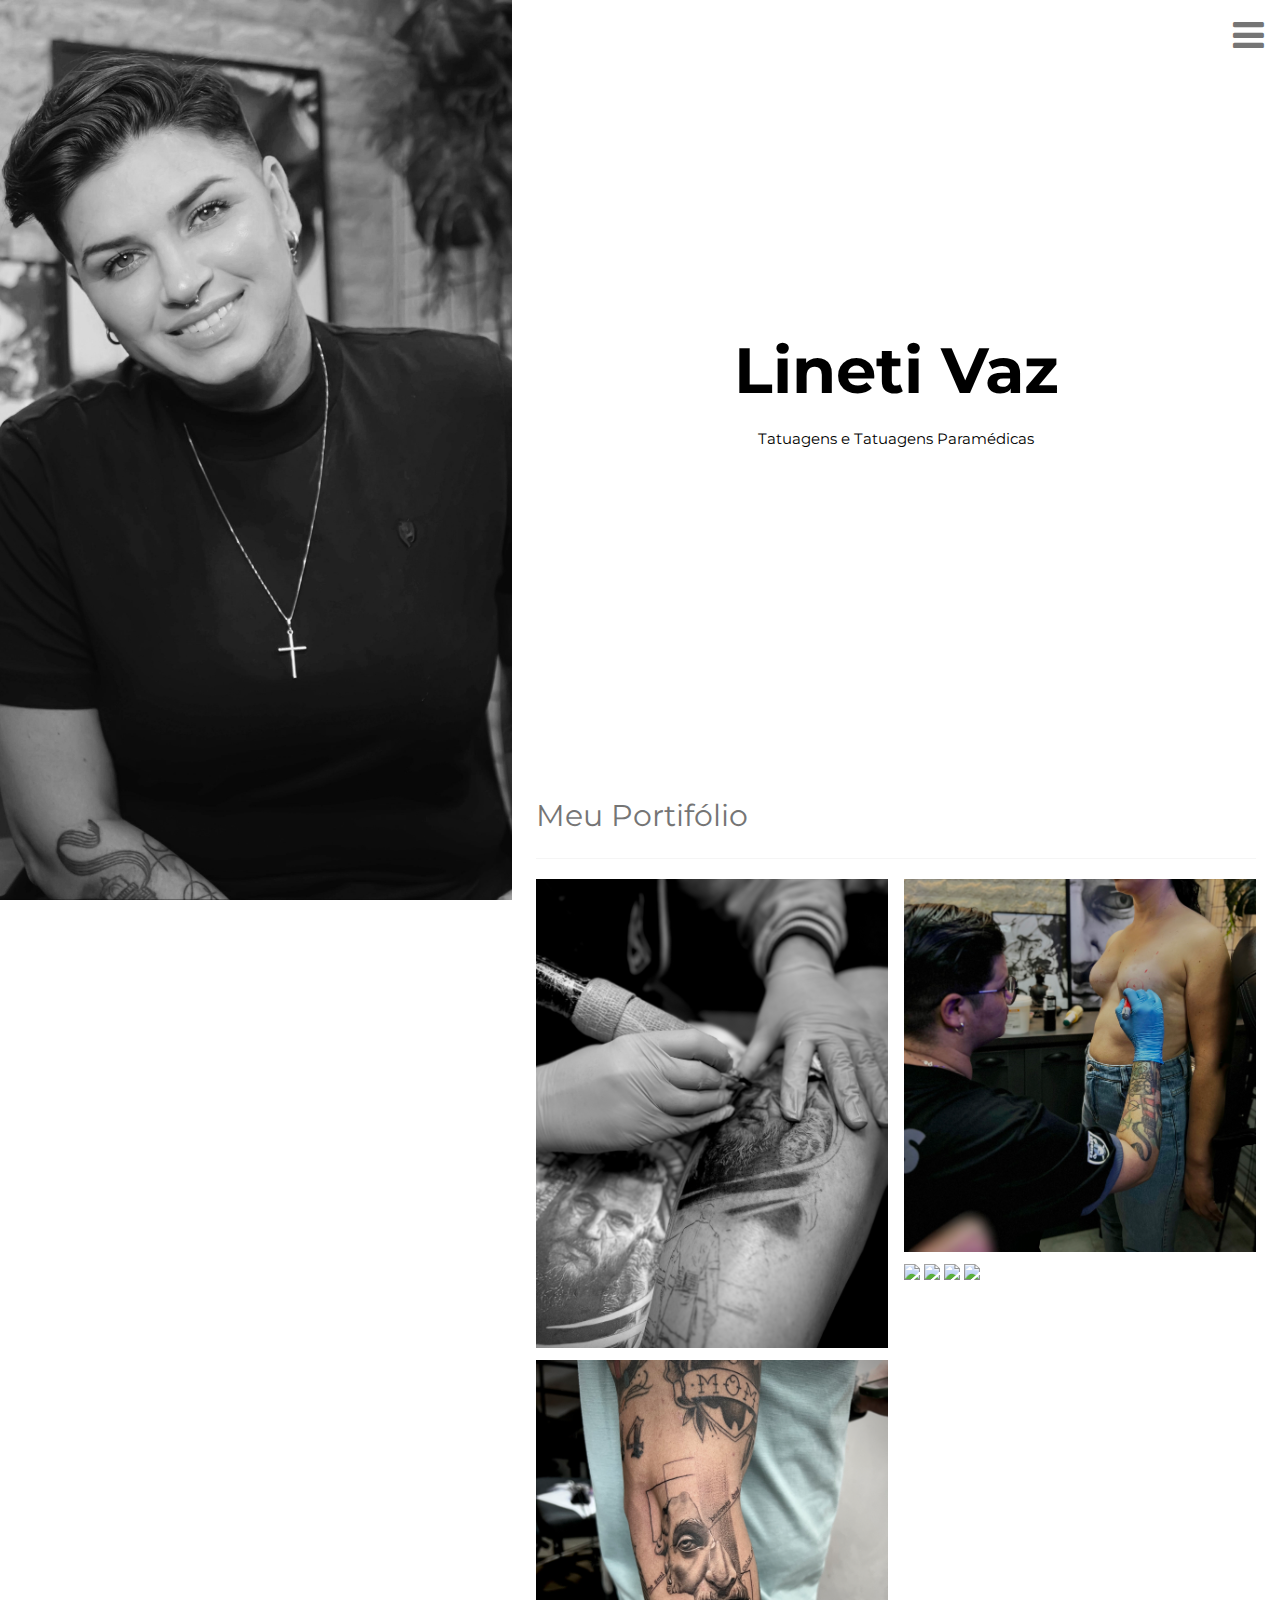
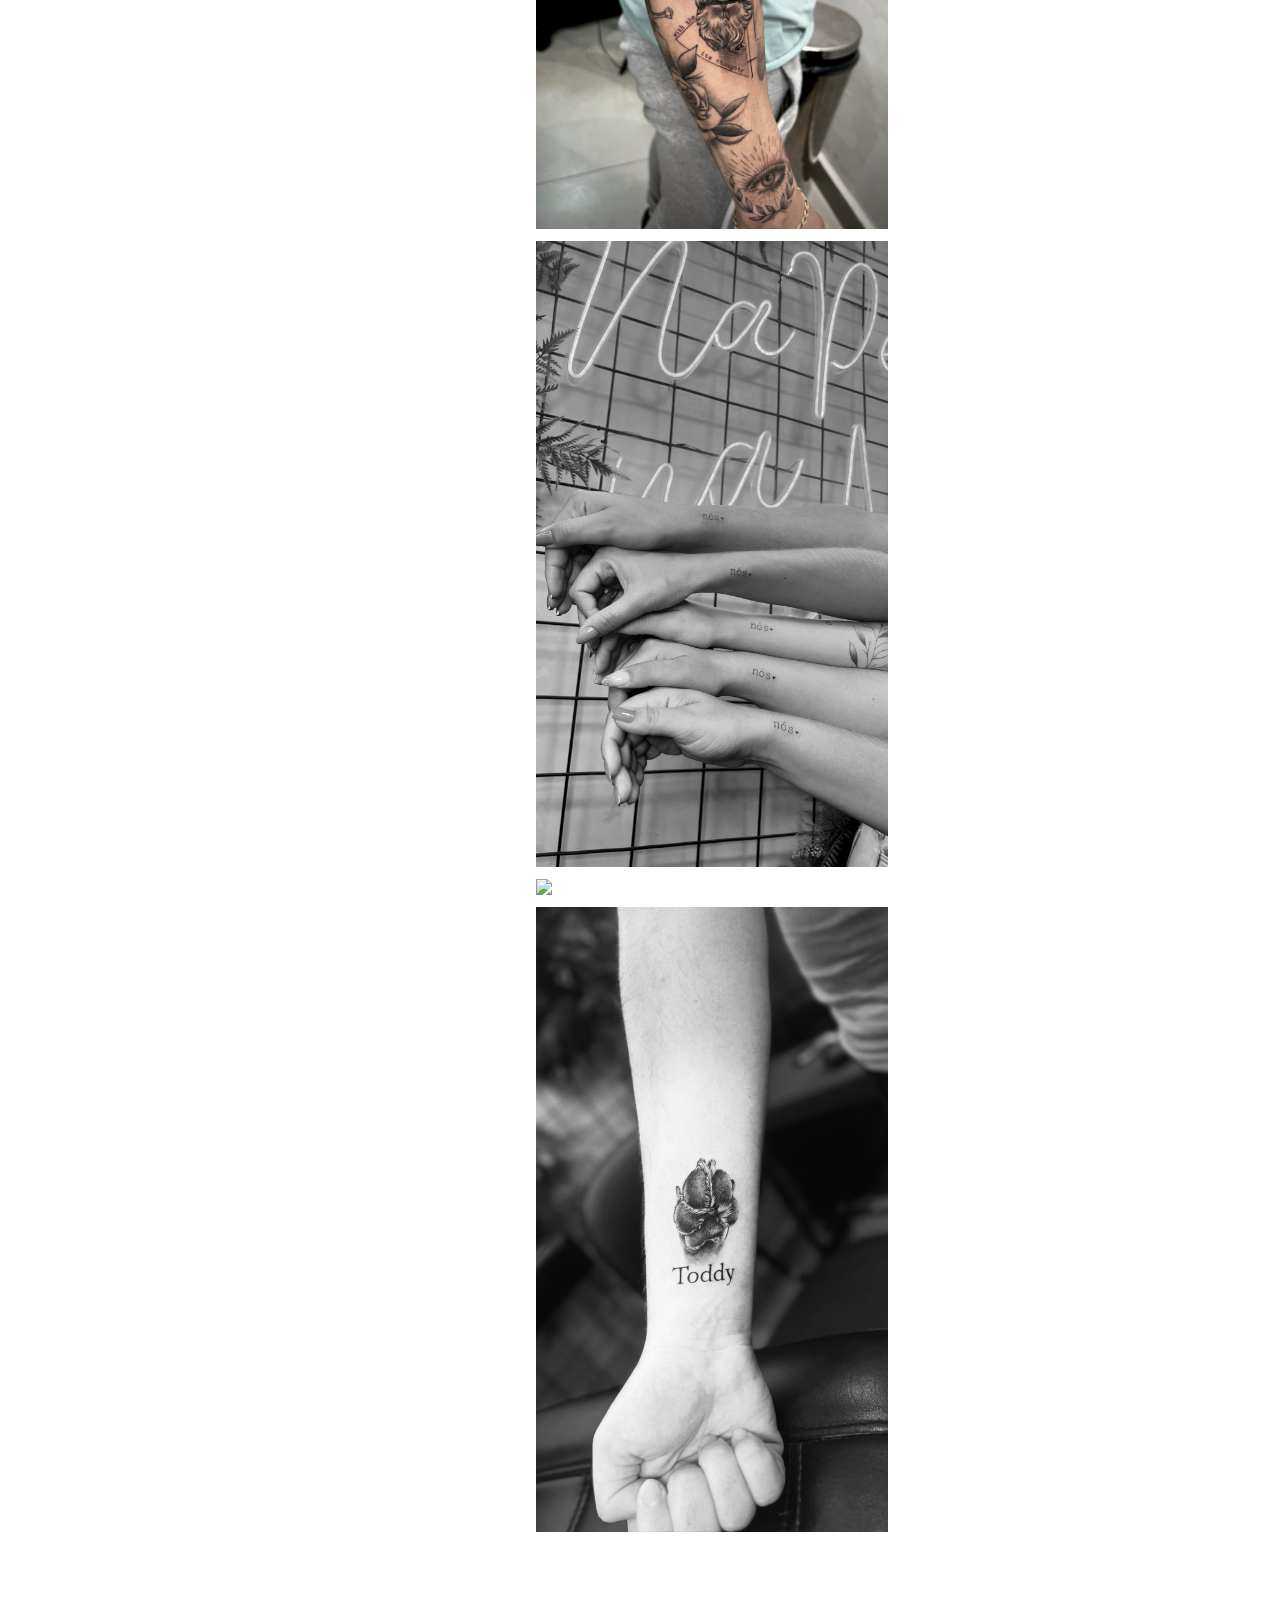
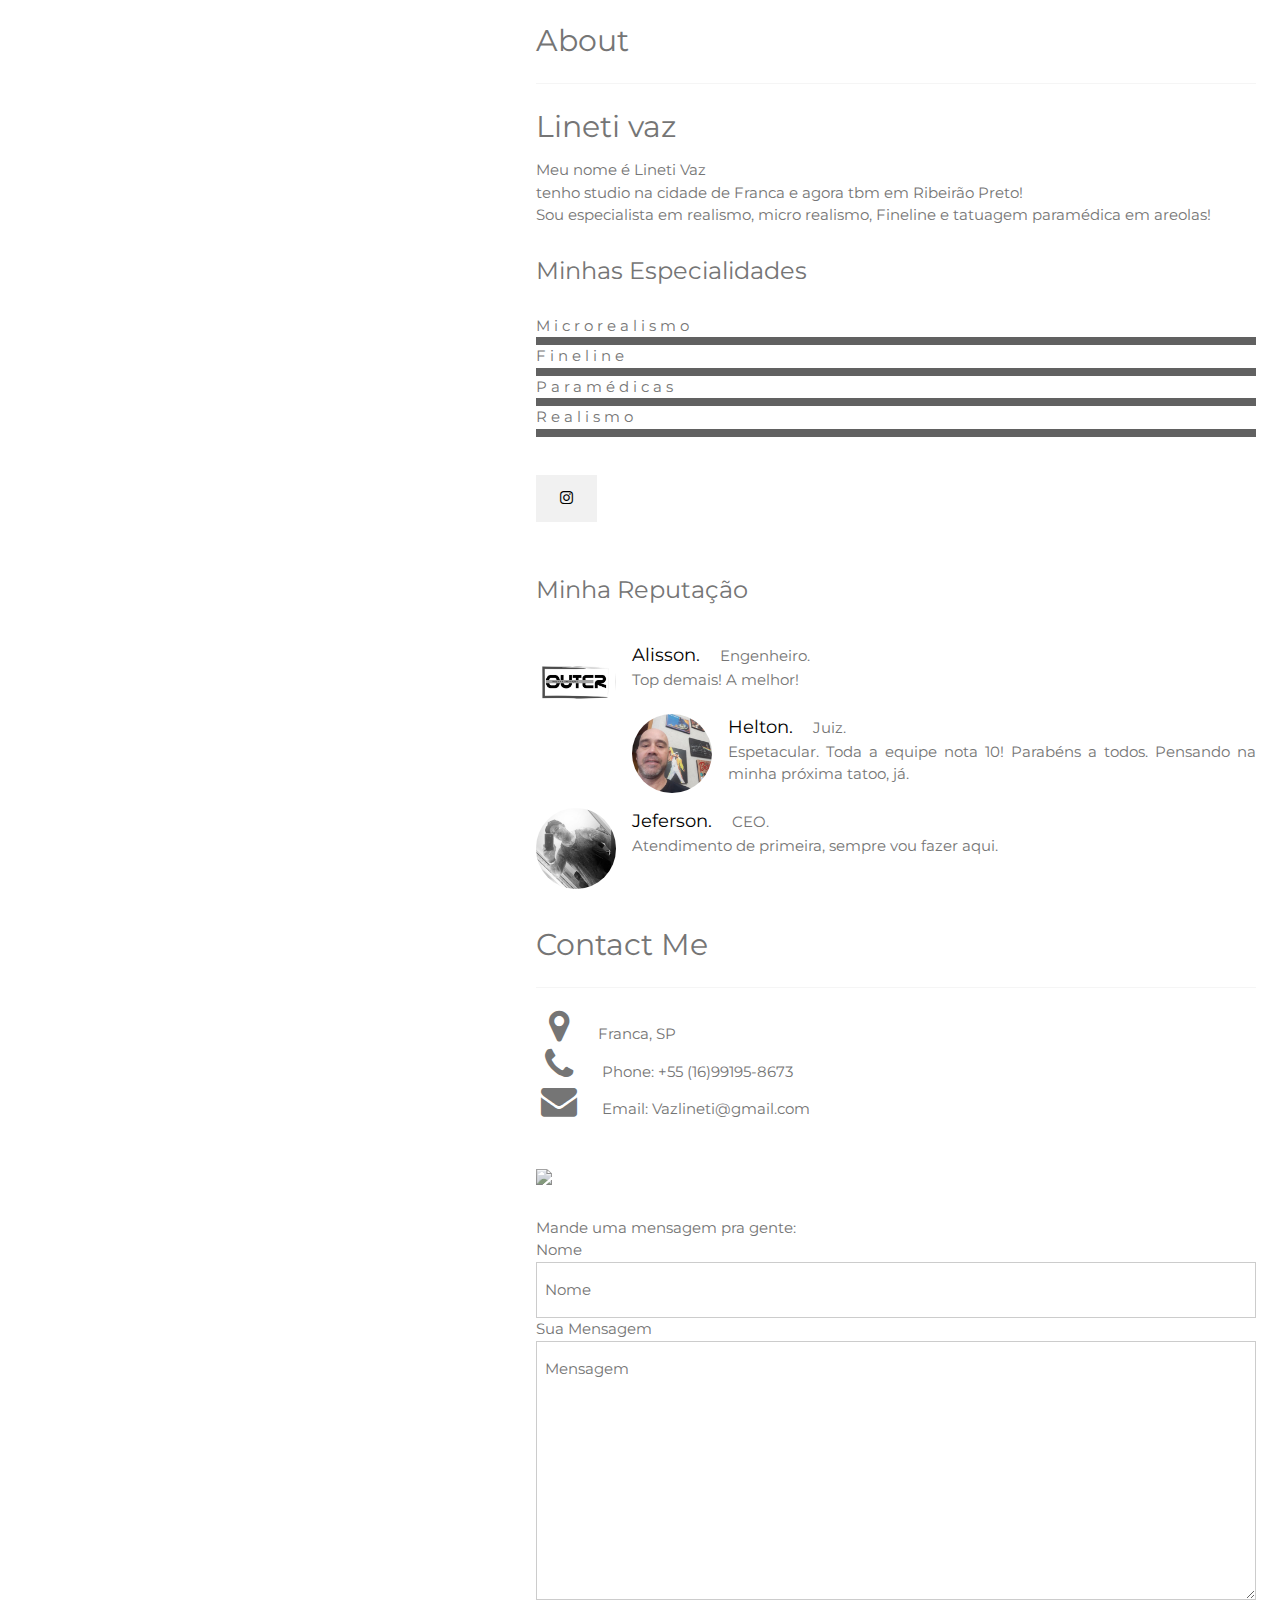
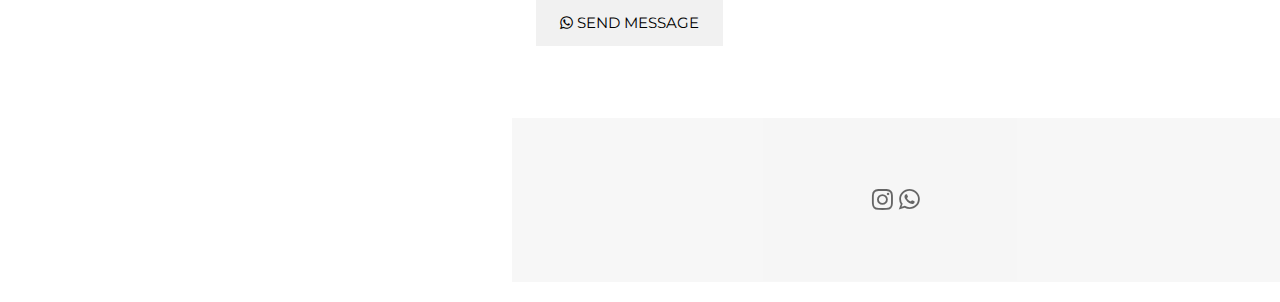
==== Li.html @ e3941810 "primeiro commit" ====
<!DOCTYPE html>
<html>
<head>
<title>Lineti Vaz</title>
<meta charset="UTF-8">
<meta name="viewport" content="width=device-width, initial-scale=1">
<link rel="stylesheet" href="./Li.css">
<link rel="stylesheet" href="https://www.w3schools.com/w3css/4/w3.css">
<link rel="stylesheet" href="https://fonts.googleapis.com/css?family=Montserrat">
<link rel="stylesheet" href="https://cdnjs.cloudflare.com/ajax/libs/font-awesome/4.7.0/css/font-awesome.min.css">
<style>
body, h1,h2,h3,h4,h5,h6 {font-family: "Montserrat", sans-serif}
.w3-row-padding img {margin-bottom: 12px}
.bgimg {
  background-position: center;
  background-repeat: no-repeat;
  background-size: cover;
  background-image: url('/thumbnail_IMG-9738.png');
  min-height: 100%;
}
</style>
</head>
<body>

<!-- Sidebar with image -->
<nav class="w3-sidebar w3-hide-medium w3-hide-small" style="width:40%">
  <div class="bgimg"></div>
</nav>

<!-- Hidden Sidebar (reveals when clicked on menu icon)-->
<nav class="w3-sidebar w3-black w3-animate-right w3-xxlarge" style="display:none;padding-top:150px;right:0;z-index:2" id="mySidebar">
  <a href="javascript:void(0)" onclick="closeNav()" class="w3-button w3-black w3-xxxlarge w3-display-topright" style="padding:0 px;">
    <i class="fa fa-remove"></i>
  </a>
  <div class="w3-bar-block w3-center">
    <a href="#" class="w3-bar-item w3-button w3-text-grey w3-hover-black" onclick="closeNav()">Home</a>
    <a href="#portfolio" class="w3-bar-item w3-button w3-text-grey w3-hover-black" onclick="closeNav()">Portfolio</a>
    <a href="#about" class="w3-bar-item w3-button w3-text-grey w3-hover-black" onclick="closeNav()">About</a>
    <a href="#contact" class="w3-bar-item w3-button w3-text-grey w3-hover-black" onclick="closeNav()">Contact</a>
  </div>
</nav>

<!-- Page Content -->
<div class="w3-main w3-padding-large" style="margin-left:40%">

  <!-- Menu icon to open sidebar -->
  <span class="w3-button w3-top w3-white w3-xxlarge w3-text-grey w3-hover-text-black" style="width:auto;right:0;" onclick="openNav()"><i class="fa fa-bars"></i></span>

  <!-- Header -->
  <header class="w3-container w3-center" style="padding:300px 16px; align-items: center;" id="home">
    <h1 class="w3-jumbo"><b>Lineti Vaz</b></h1>
    <p>Tatuagens e Tatuagens Paramédicas</p>
    
  </header>

  <!-- Portfolio Section -->
  <div class="w3-padding-32 w3-content" id="portfolio">
    <h2 class="w3-text-grey">Meu Portifólio</h2>
    <hr class="w3-opacity">

    <!-- Grid for photos -->
    <div class="w3-row-padding" style="margin:0 -16px">
      <div class="w3-half">
        <img src="/IMG_0048.jpg" style="width:100%">
        <img src="/IMG_1608.jpg" style="width:100%">
        <img src="/IMG_8028.jpg" style="width:100%">
        <img src="/IMG-1780.png" style="width:100%">
        <img src="/FA3385E7-7723-4477-A23C-3EC636940910.png" style="width:100%">
      </div>

      <div class="w3-half">
        <img src="/IMG_8342.jpg" style="width:100%">
        <img src="/IMG-2562.png" style="width:100%">
        <img src="/IMG-1807.png" style="width:100%">
        <img src="/IMG-2562.png" style="width:100%">
        <img src="/IMG-1142.png" style="width:100%">
        
      </div>
    <!-- End photo grid -->
    </div>
  <!-- End Portfolio Section -->
  </div>

  <!-- About Section -->
  <div class="w3-content w3-justify w3-text-grey w3-padding-32" id="about">
    <h2>About</h2>
    <hr class="w3-opacity">
    <h2>Lineti vaz</h2>
          <p>Meu nome é Lineti Vaz</p>
          <p>tenho studio na cidade de
            Franca e agora tbm em Ribeirão Preto!</p>
          <p>Sou especialista em realismo, micro realismo,
            Fineline e tatuagem paramédica em areolas!</p>
    <h3 class="w3-padding-16">Minhas Especialidades</h3>
    <p class="w3-wide">Microrealismo</p>
    <div class="w3-light-grey">
      <div class="w3-container w3-center w3-padding-small w3-dark-grey" style="width:100%"></div>
    </div>
    <p class="w3-wide">Fineline</p>
    <div class="w3-light-grey">
      <div class="w3-container w3-center w3-padding-small w3-dark-grey" style="width:100%"></div>
    </div>
    <p class="w3-wide">Paramédicas</p>
    <div class="w3-light-grey">
      <div class="w3-container w3-center w3-padding-small w3-dark-grey" style="width:100%"></div>
    </div>
    <p class="w3-wide">Realismo</p>
    <div class="w3-light-grey">
      <div class="w3-container w3-center w3-padding-small w3-dark-grey" style="width:100%"></div>
    </div><br>

    <button class="w3-button w3-light-grey w3-padding-large w3-section">
      <a href="https://www.instagram.com/linetivaz/" target="_blank"><i class="fa fa-instagram"></i></a>
    </button>

    <!-- Testimonials -->
    <h3 class="w3-padding-24">Minha Reputação</h3>
    <img src="/WhatsApp Image 2023-10-25 at 10.22.15.jpeg" alt="Avatar" class="w3-left w3-circle w3-margin-right" style="width:80px">
    <p><span class="w3-large w3-text-black w3-margin-right">Alisson.</span> Engenheiro.</p>
    <p>Top demais! A melhor!</p><br>
   
    <img src="/WhatsApp Image 2023-10-25 at 10.22.15 (1).jpeg" alt="Avatar" class="w3-left w3-circle w3-margin-right" style="width:80px">
    <p><span class="w3-large w3-text-black w3-margin-right">Helton.</span> Juiz.</p>
    <p>Espetacular. Toda a equipe nota 10! Parabéns a todos. Pensando na minha próxima tatoo, já.</p><br>
    
    <img src="/WhatsApp Image 2023-10-25 at 10.22.16.jpeg" alt="Avatar" class="w3-left w3-circle w3-margin-right" style="width:80px">
    <p><span class="w3-large w3-text-black w3-margin-right">Jeferson.</span> CEO.</p>
    <p>Atendimento de primeira, sempre vou fazer aqui.</p><br>
    
  <!-- Contact Section -->
  <div class="w3-padding-32 w3-content w3-text-grey" id="contact" style="margin-bottom:64px">
    <h2>Contact Me</h2>
    <hr class="w3-opacity">

    <div class="w3-section">
      <p><i class="fa fa-map-marker fa-fw w3-xxlarge w3-margin-right"></i>Franca, SP</p>
      <p><i class="fa fa-phone fa-fw w3-xxlarge w3-margin-right"></i> Phone: +55 (16)99195-8673</p>
      <p><i class="fa fa-envelope fa-fw w3-xxlarge w3-margin-right"> </i> Email: Vazlineti@gmail.com</p>
    </div>
    
    <!-- Image of location/map -->
    <img src="/IMG_4699.png" class="w3-image w3-greyscale" style="width:100%;margin:32px 0">
   
    <p>Mande uma mensagem pra gente:</p>
    <form action="/action_page.php" target="_blank">
        <div>
            <span>
                <label for="name">Nome</label><br/>
                <input class="w3-input w3-padding-16 w3-border" id="name" type="text" placeholder="Nome">
            </span>
            
        </div>
        <label for="message">Sua Mensagem</label><br/>
        <textarea class="w3-input w3-padding-16 w3-border" name="" id="message" rows="10" placeholder="Mensagem"></textarea>
        <button class="w3-button w3-light-grey w3-padding-large" onclick="sendToWhatsapp()"><i class="fa fa-whatsapp w3-hover-opacity"></i>  SEND MESSAGE</button>
    </form>
  <!-- End Contact Section -->
  </div>  
  
  <!-- Footer -->
  <footer class="w3-container w3-padding-64 w3-light-grey w3-center w3-opacity w3-xlarge" style="margin:-24px">
    <a href="https://www.instagram.com/linetivaz/" target="_blank"><i class="fa fa-instagram"></i></a>
    <a href="https://api.whatsapp.com/send?phone=5516991958673" target="_blank"><i class="fa fa-whatsapp"></i></a>

  <!-- End footer -->
  </footer>
  
<!-- END PAGE CONTENT -->
</div>

<script>
// Open and close sidebar
function openNav() {
  document.getElementById("mySidebar").style.width = "60%";
  document.getElementById("mySidebar").style.display = "block";
}

function closeNav() {
  document.getElementById("mySidebar").style.display = "none";
}

function sendToWhatsapp(){
	let number = "+5516991958673";

	let name = document.getElementById('name').value;
	let message = document.getElementById('message').value;

	var url = "https://wa.me/" + number + "?text="
	+ "Name : " +name+ "%0a"
	+ "Message : " +message+ "%0a%0a";

	window.open(url, '_blank').focus();
}
</script>

</body>
</html>
---- Li.css ----
* {
    margin: 0;
    padding: 0;
}
body{
    width: 100vw;
    overflow-x: hidden;

}
:root {
    --primary-color: #fefefe;
    --white-color: #ffffff;
}


@font-face {
    font-family: Quicksand;
    src: url('fonts/Quicksand-VariableFont_wght.ttf') format(truetype), url('fonts/Cherolina.ttf') format(truetype);
    font-weight: normal;
    font-style: normal;
}

a {
    color: #fff;
    text-decoration: none;
    transition: 0.3s;
}

a:hover {
    opacity: 0.7;
}

.icon-logo {
    max-width: 120px;
    top: 40px;
    display: flex;

}

nav {
    
    z-index: 1;
    display: flex;
    align-items: center;
    justify-content: space-around;
    flex-direction: column;
    font-family: "Quicksand", sans-serif;
    background: #282829;
    height: 34vh;
}

.nav-list {
    list-style: none;
    display: flex;
    
    

}

.nav-list li {
    letter-spacing: 3px;
    margin-left: 32px;
    
}

.mobile-menu {
    display: none;
    cursor: pointer;
    
}

.mobile-menu div {
    
    width: 32px;
    height: 2px;
    background: #fff;
    margin: 8px;
    transition: 0.3s;
}

@media (max-width: 999px) {
    body {
        overflow-X: hidden;
        
    }
    
    .nav-list{
        position: absolute;
        z-index: 1;
        top: 31vh;
        width: 100vw;
        height: 70vh;
        background: #282829;
        flex-direction: column;
        align-items: center;
        justify-content: space-around;
        transform: translatey(100%);
        transition: transform 0.3s ease-in;
        
        
    }

    .nav-list:not(:hover){
  
        opacity: 0;
       }
       .nav-list:hover{
        opacity: 1;
       } 

    .nav-list li {
        
        margin-left: 0;
        opacity: 0;
    }

    .mobile-menu {

        display: block;
    }
}

.nav-list.active {
   
    transform: translateY(0);
}

@keyframes navLinkFade {
    from {
        opacity: 0;
        transform: translateY(50px);

    }

    to {

        opacity: 1;
        transform: translateY(0);

    }
}

.mobile-menu.active .line1 {

    transform: rotate(-45deg) translate(-8px, 8px);
}

.mobile-menu.active .line2 {
    opacity: 0;
}

.mobile-menu.active .line3 {
    transform: rotate(45deg) translate(-5px, -7px);
}

.section {
    width: 100vh;
}

/* .navegation{
    display: flex;
    align-items: center;
    justify-content: space-around;
    flex-direction: column;
} */

section{ 
    margin: 0;
    padding: 0;
    height: 100vh;
    width: 100vw;
    background-color: #282829;
    
}
.section {
    margin: 0;
    padding: 0;
    box-sizing: border-box;
    height: 100vh;
    width: 100vw;
    position: absolute;
   
}

.content{
    height: 100vh;
    width: 100vw;
    overflow: hidden;
    position: absolute;
    
    top: 86%;
    left: 49.4%;
    transform: translate(-50%, -50%);
    
    
}

.content .slide img {
    height: 100%;
    width: 100%;
    object-fit: cover;
}

.navigation {
    position: relative;
    display: flex;
    align-items: center;
    justify-content: center;
    top: 85%;
   
    
}

.bar {
    
   
    width: 20px;
    height: 20px;
    border: 2px solid white;
    margin: 30px;
    border-radius: 15px;
    cursor: pointer;
    transform: .5s ease;
    
}

.bar:hover {
    background-color: white;
}

input {
  display: none;
}

.slides {
    z-index: 0;
    display: flex;
    width: 500%;
    height: 100%;
}

.slide {
    width: 20%;
    transition: .6s;
}

#slide1:checked ~ .s1 {
    margin-left: 0;
} 

#slide2:checked ~ .s1 {
    margin-left: -20%;
} 

#slide3:checked ~ .s1 {
    margin-left: -40%;
} 

#slide4:checked ~ .s1 {
    margin-left: -60%;
} 

#slide5:checked ~ .s1 {
    margin-left: -80%;
} 



section.container{
    position: absolute;
    left:50%;
    top:50%;
    transform: translate(-50%,-50%);
    width:1000px;
    height:600px;
    padding:50px;
    background-color: #f5f5f5;
    box-shadow: 0 30px 50px #dbdbdb;
}



#slider{
    width:max-content;
    margin-top:50px;
}
.item{
    width:200px;
    height:300px;
    background-position: 50% 50%;
    display: inline-block;
    transition: 0.5s;
    background-size: cover;
    position: absolute;
    z-index: 1;
    top:50%;
    transform: translate(0,-50%);
    border-radius: 20px;
    box-shadow:  0 10px 20px rgba(0, 0, 0, 0.8);
}
.item:nth-child(1),
.item:nth-child(2){
    left:0;
    top:0;
    transform: translate(0,0);
    border-radius: 0;
    width:100%;
    height:100%;
    box-shadow: none;
}
.item:nth-child(3){
    left:50%;
}
.item:nth-child(4){
    left:calc(50% + 220px);
}
.item:nth-child(5){
    left:calc(50% + 440px);
}
.item:nth-child(n+6){
    left:calc(50% + 660px);
    opacity: 0;
}
.item .content{
    position: absolute;
    top:60%;
    left:50px;
    width:600px;
    text-align: left;
    padding:0;
    color:white;
    transform: translate(0,-50%);
    display: none;
    font-family: "Quicksand", sans-serif;
}
.item:nth-child(2) .content{
    display: block;
    z-index: 11111;
}
.item .name{
    
    font-size: 70px;
    font-weight: bold;
    opacity: 0;
    animation:showcontent 1s ease-in-out 1 forwards
}
.item .des{
    width: 280px;
    margin:20px 0;
    opacity: 0;
    animation:showcontent 1s ease-in-out 0.3s 1 forwards
}
.item button{
    font-family: "Quicksand", sans-serif;
    padding:15px 30px;
    border:none;
    opacity: 0;
    border-radius: 20px;
    box-shadow:  0 10px 5px #505050;
    
    animation:showcontent 1s ease-in-out 0.6s 1 forwards
}

@keyframes showcontent{
    from{
        opacity: 0;
        transform: translate(0,100px);
        filter:blur(33px);
    }to{
        opacity: 1;
        transform: translate(0,0);
        filter:blur(0);
    }
}
.buttons{
    position: absolute;
    bottom:30px;
    z-index: 222222;
    text-align: center;
    width:100%;
}
.buttons button{
    width:50px;
    height:50px;
    border-radius: 50%;
    border:1px solid #282829;
    transition: 0.5s;
}.buttons button:hover{
    background-color: #282829;
}
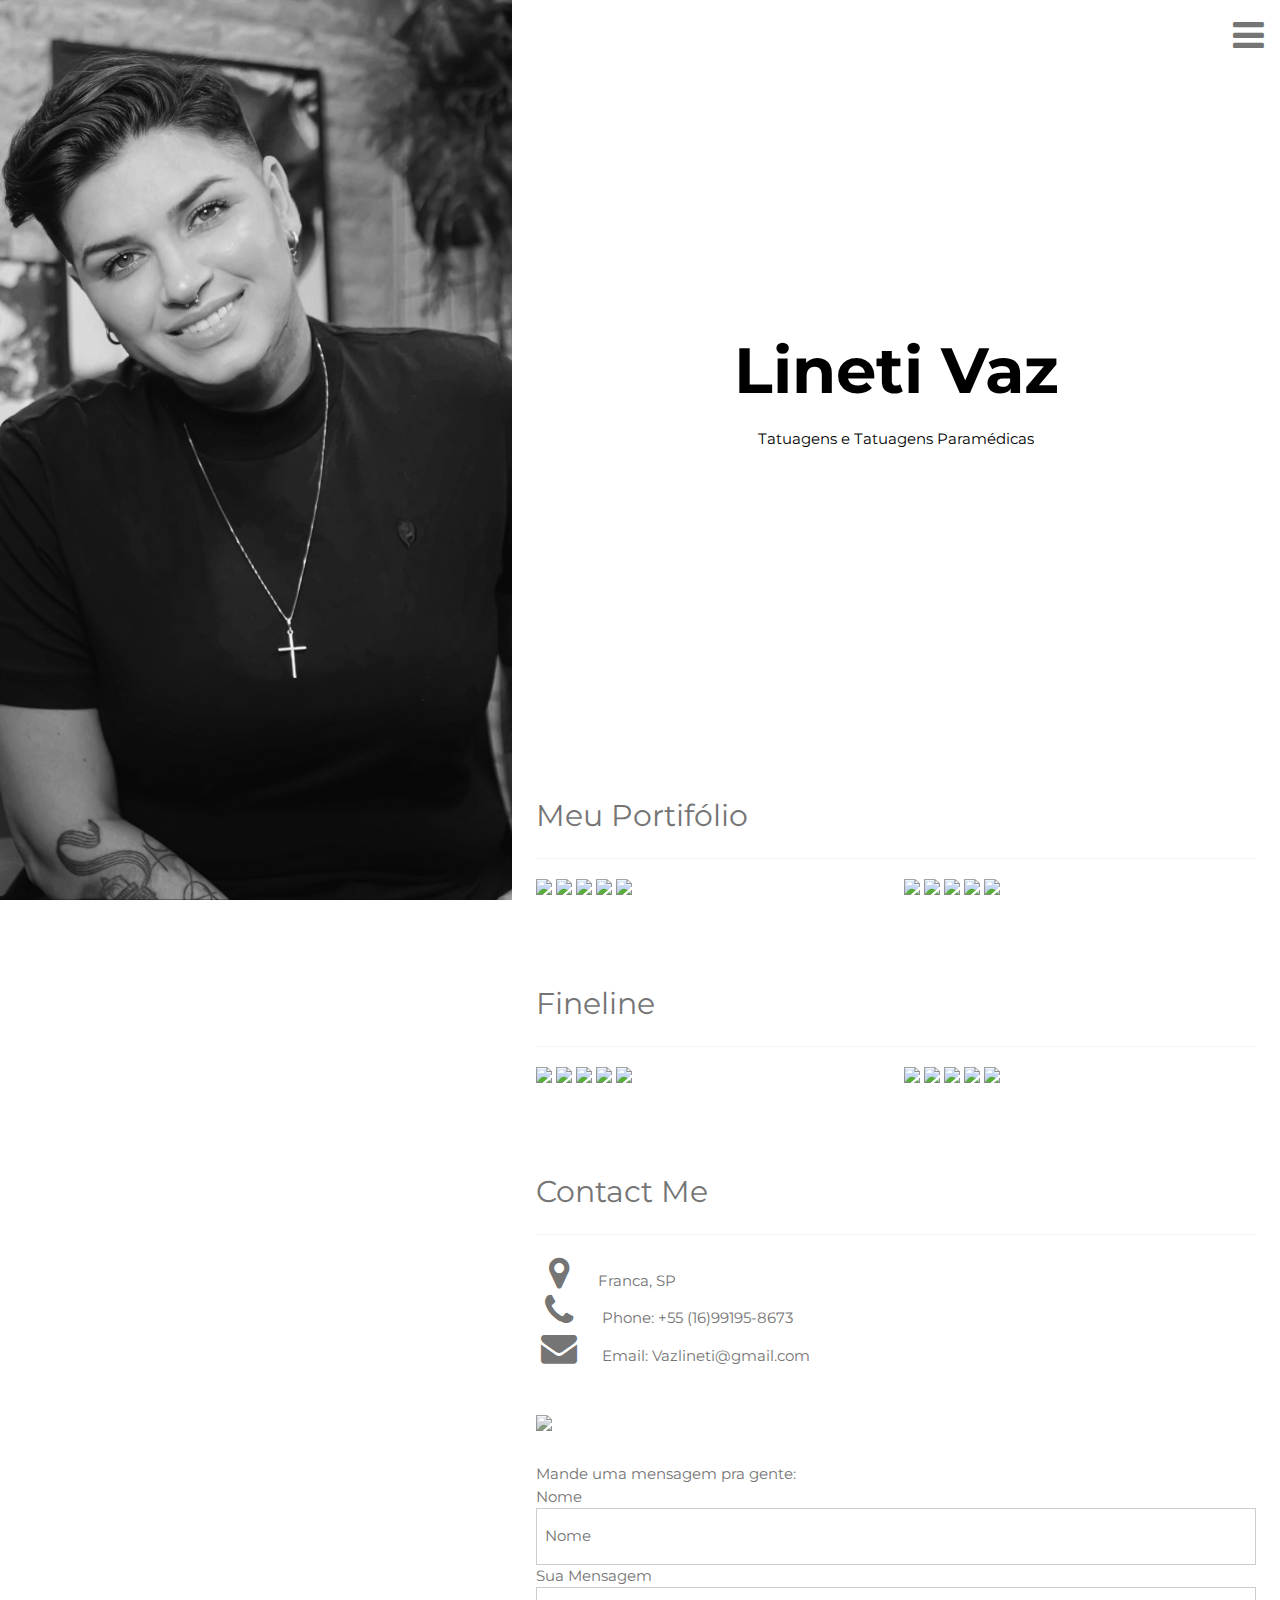
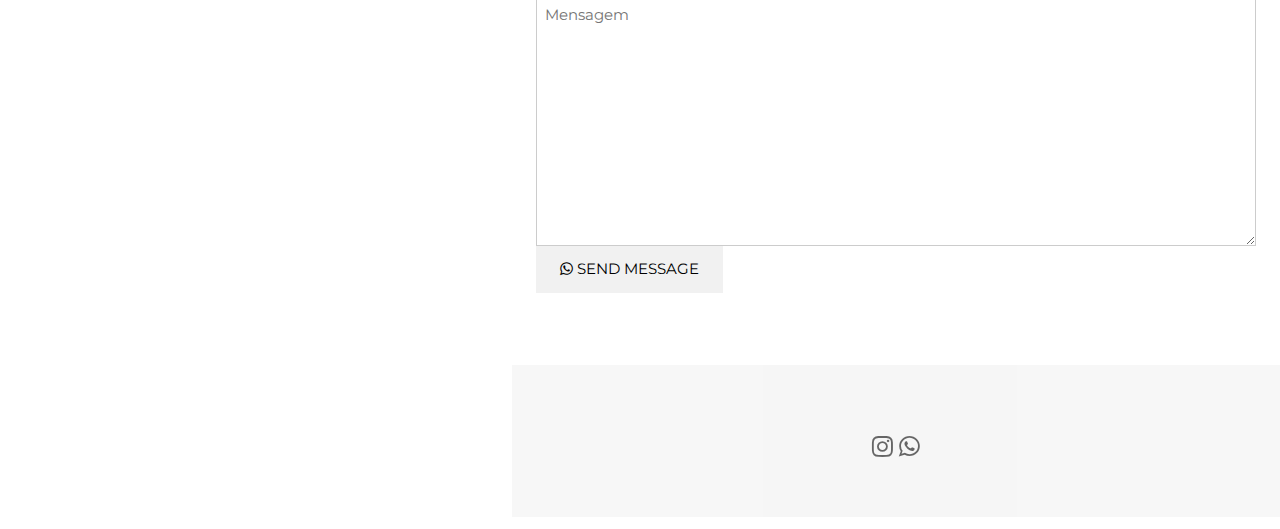
==== commit 344f5029: "refactor" ====
--- a/Li.html
+++ b/Li.html
@@ -33,9 +33,10 @@
     <i class="fa fa-remove"></i>
   </a>
   <div class="w3-bar-block w3-center">
-    <a href="#" class="w3-bar-item w3-button w3-text-grey w3-hover-black" onclick="closeNav()">Home</a>
-    <a href="#portfolio" class="w3-bar-item w3-button w3-text-grey w3-hover-black" onclick="closeNav()">Portfolio</a>
-    <a href="#about" class="w3-bar-item w3-button w3-text-grey w3-hover-black" onclick="closeNav()">About</a>
+    <!-- <a href="#" class="w3-bar-item w3-button w3-text-grey w3-hover-black" onclick="closeNav()">Home</a> -->
+    <a href="#portfolio" class="w3-bar-item w3-button w3-text-grey w3-hover-black" onclick="closeNav()">Letras</a>
+    <a href="#fineline" class="w3-bar-item w3-button w3-text-grey w3-hover-black" onclick="closeNav()">Fineline</a>
+    <!-- <a href="#about" class="w3-bar-item w3-button w3-text-grey w3-hover-black" onclick="closeNav()">About</a> -->
     <a href="#contact" class="w3-bar-item w3-button w3-text-grey w3-hover-black" onclick="closeNav()">Contact</a>
   </div>
 </nav>
@@ -61,28 +62,55 @@
     <!-- Grid for photos -->
     <div class="w3-row-padding" style="margin:0 -16px">
       <div class="w3-half">
-        <img src="/IMG_0048.jpg" style="width:100%">
-        <img src="/IMG_1608.jpg" style="width:100%">
-        <img src="/IMG_8028.jpg" style="width:100%">
-        <img src="/IMG-1780.png" style="width:100%">
-        <img src="/FA3385E7-7723-4477-A23C-3EC636940910.png" style="width:100%">
-      </div>
-
-      <div class="w3-half">
-        <img src="/IMG_8342.jpg" style="width:100%">
-        <img src="/IMG-2562.png" style="width:100%">
-        <img src="/IMG-1807.png" style="width:100%">
-        <img src="/IMG-2562.png" style="width:100%">
-        <img src="/IMG-1142.png" style="width:100%">
+        <img src="/Lineti/IMG_0048.jpg" style="width:100%">
+        <img src="/Lineti/IMG_1608.jpg" style="width:100%">
+        <img src="/Lineti/IMG_8028.jpg" style="width:100%">
+        <img src="/Lineti/IMG-1780.png" style="width:100%">
+        <img src="/Lineti/FA3385E7-7723-4477-A23C-3EC636940910.png" style="width:100%">
+      </div>
+
+      <div class="w3-half">
+        <img src="/Lineti/IMG_8342.jpg" style="width:100%">
+        <img src="/Lineti/IMG-2562.png" style="width:100%">
+        <img src="/Lineti/IMG-1807.png" style="width:100%">
+        <img src="/Lineti/IMG-2562.png" style="width:100%">
+        <img src="/Lineti/IMG-1142.png" style="width:100%">
         
       </div>
     <!-- End photo grid -->
     </div>
   <!-- End Portfolio Section -->
   </div>
+  <!-- Fineline Section -->
+  <div class="w3-padding-32 w3-content" id="fineline">
+    <h2 class="w3-text-grey">Fineline</h2>
+    <hr class="w3-opacity">
+
+    <!-- Grid for photos -->
+    <div class="w3-row-padding" style="margin:0 -16px">
+      <div class="w3-half">
+        <img src="/Lineti/IMG_0048.jpg" style="width:100%">
+        <img src="/Lineti/IMG_1608.jpg" style="width:100%">
+        <img src="/Lineti/IMG_8028.jpg" style="width:100%">
+        <img src="/Lineti/IMG-1780.png" style="width:100%">
+        <img src="/Lineti/FA3385E7-7723-4477-A23C-3EC636940910.png" style="width:100%">
+      </div>
+
+      <div class="w3-half">
+        <img src="/Lineti/IMG_8342.jpg" style="width:100%">
+        <img src="/Lineti/IMG-2562.png" style="width:100%">
+        <img src="/Lineti/IMG-1807.png" style="width:100%">
+        <img src="/Lineti/IMG-2562.png" style="width:100%">
+        <img src="/Lineti/IMG-1142.png" style="width:100%">
+        
+      </div>
+    <!-- End photo grid -->
+    </div>
+  <!-- End Portfolio Section -->
+  </div>
 
   <!-- About Section -->
-  <div class="w3-content w3-justify w3-text-grey w3-padding-32" id="about">
+  <!-- <div class="w3-content w3-justify w3-text-grey w3-padding-32" id="about">
     <h2>About</h2>
     <hr class="w3-opacity">
     <h2>Lineti vaz</h2>
@@ -111,10 +139,10 @@
 
     <button class="w3-button w3-light-grey w3-padding-large w3-section">
       <a href="https://www.instagram.com/linetivaz/" target="_blank"><i class="fa fa-instagram"></i></a>
-    </button>
+    </button> -->
 
     <!-- Testimonials -->
-    <h3 class="w3-padding-24">Minha Reputação</h3>
+    <!-- <h3 class="w3-padding-24">Minha Reputação</h3>
     <img src="/WhatsApp Image 2023-10-25 at 10.22.15.jpeg" alt="Avatar" class="w3-left w3-circle w3-margin-right" style="width:80px">
     <p><span class="w3-large w3-text-black w3-margin-right">Alisson.</span> Engenheiro.</p>
     <p>Top demais! A melhor!</p><br>
@@ -126,7 +154,7 @@
     <img src="/WhatsApp Image 2023-10-25 at 10.22.16.jpeg" alt="Avatar" class="w3-left w3-circle w3-margin-right" style="width:80px">
     <p><span class="w3-large w3-text-black w3-margin-right">Jeferson.</span> CEO.</p>
     <p>Atendimento de primeira, sempre vou fazer aqui.</p><br>
-    
+     -->
   <!-- Contact Section -->
   <div class="w3-padding-32 w3-content w3-text-grey" id="contact" style="margin-bottom:64px">
     <h2>Contact Me</h2>
@@ -139,7 +167,7 @@
     </div>
     
     <!-- Image of location/map -->
-    <img src="/IMG_4699.png" class="w3-image w3-greyscale" style="width:100%;margin:32px 0">
+    <img src="/Lineti/IMG_4699.png" class="w3-image w3-greyscale" style="width:100%;margin:32px 0">
    
     <p>Mande uma mensagem pra gente:</p>
     <form action="/action_page.php" target="_blank">
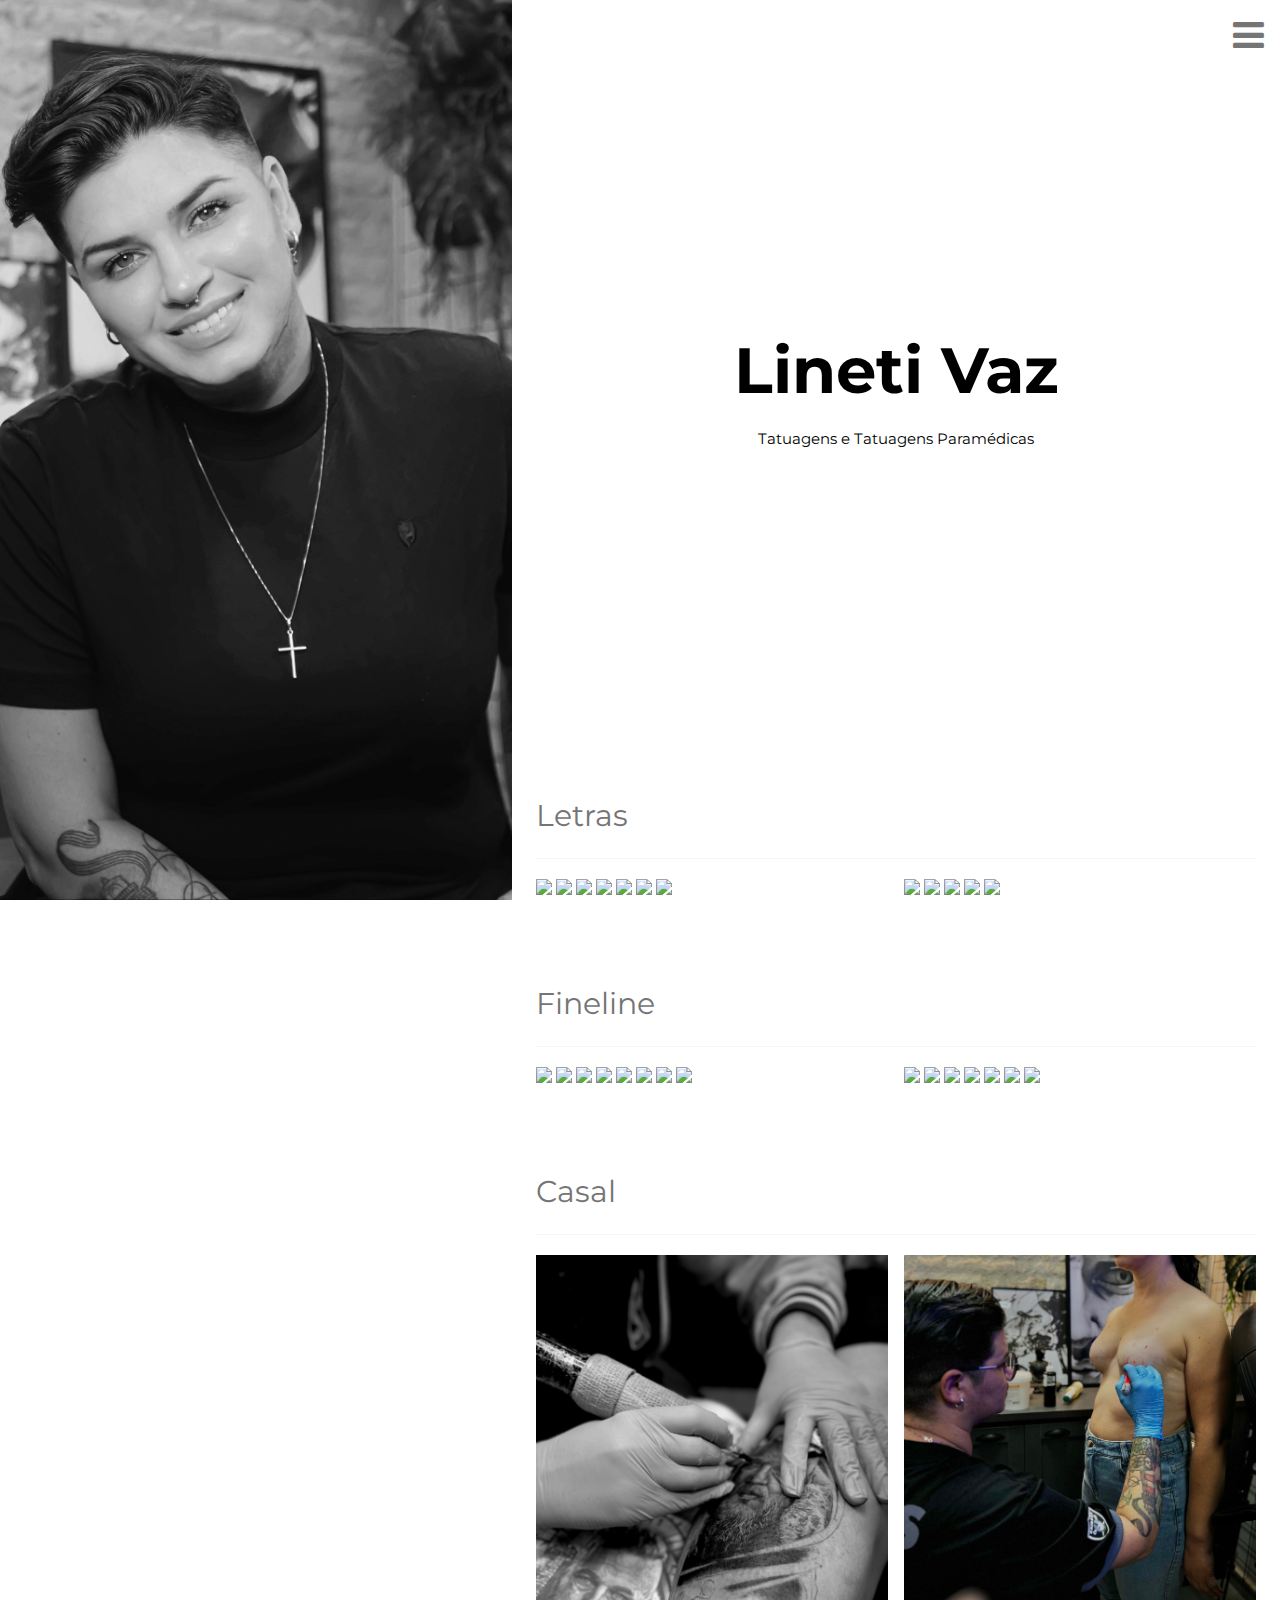
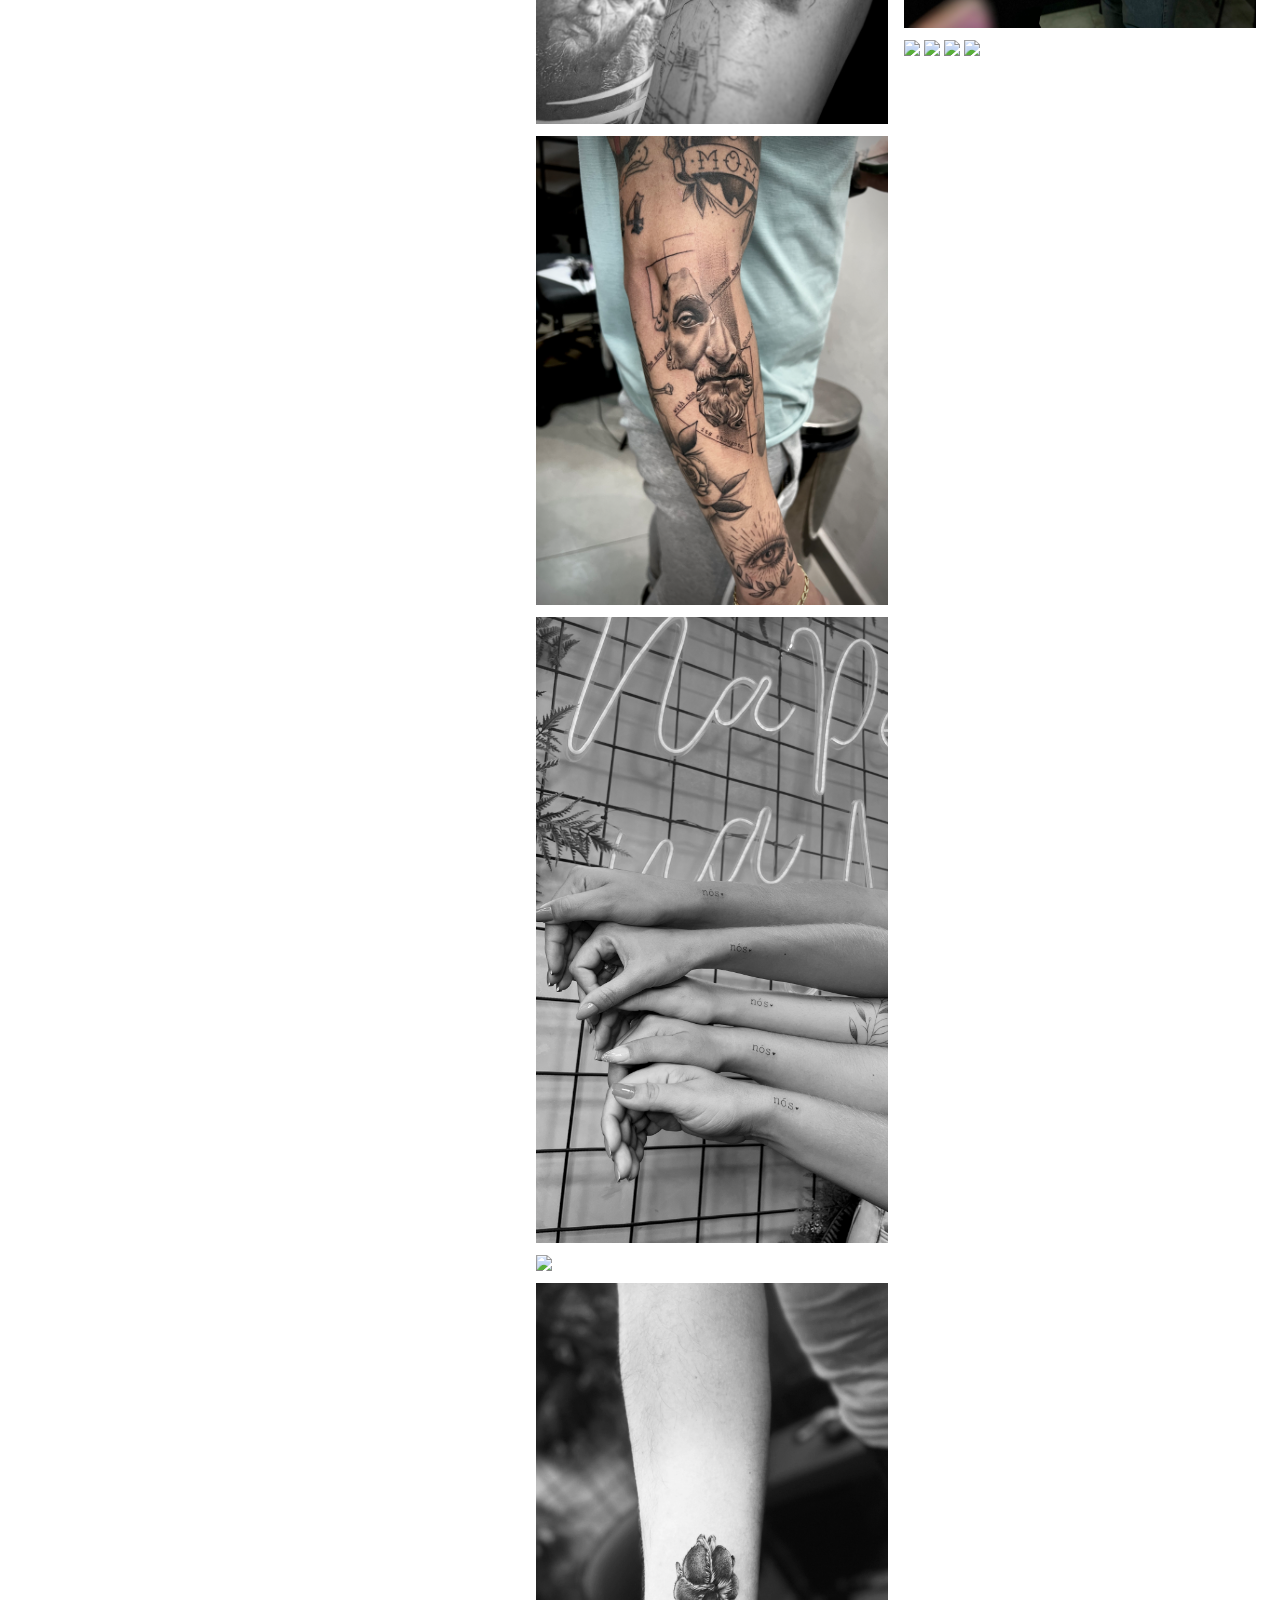
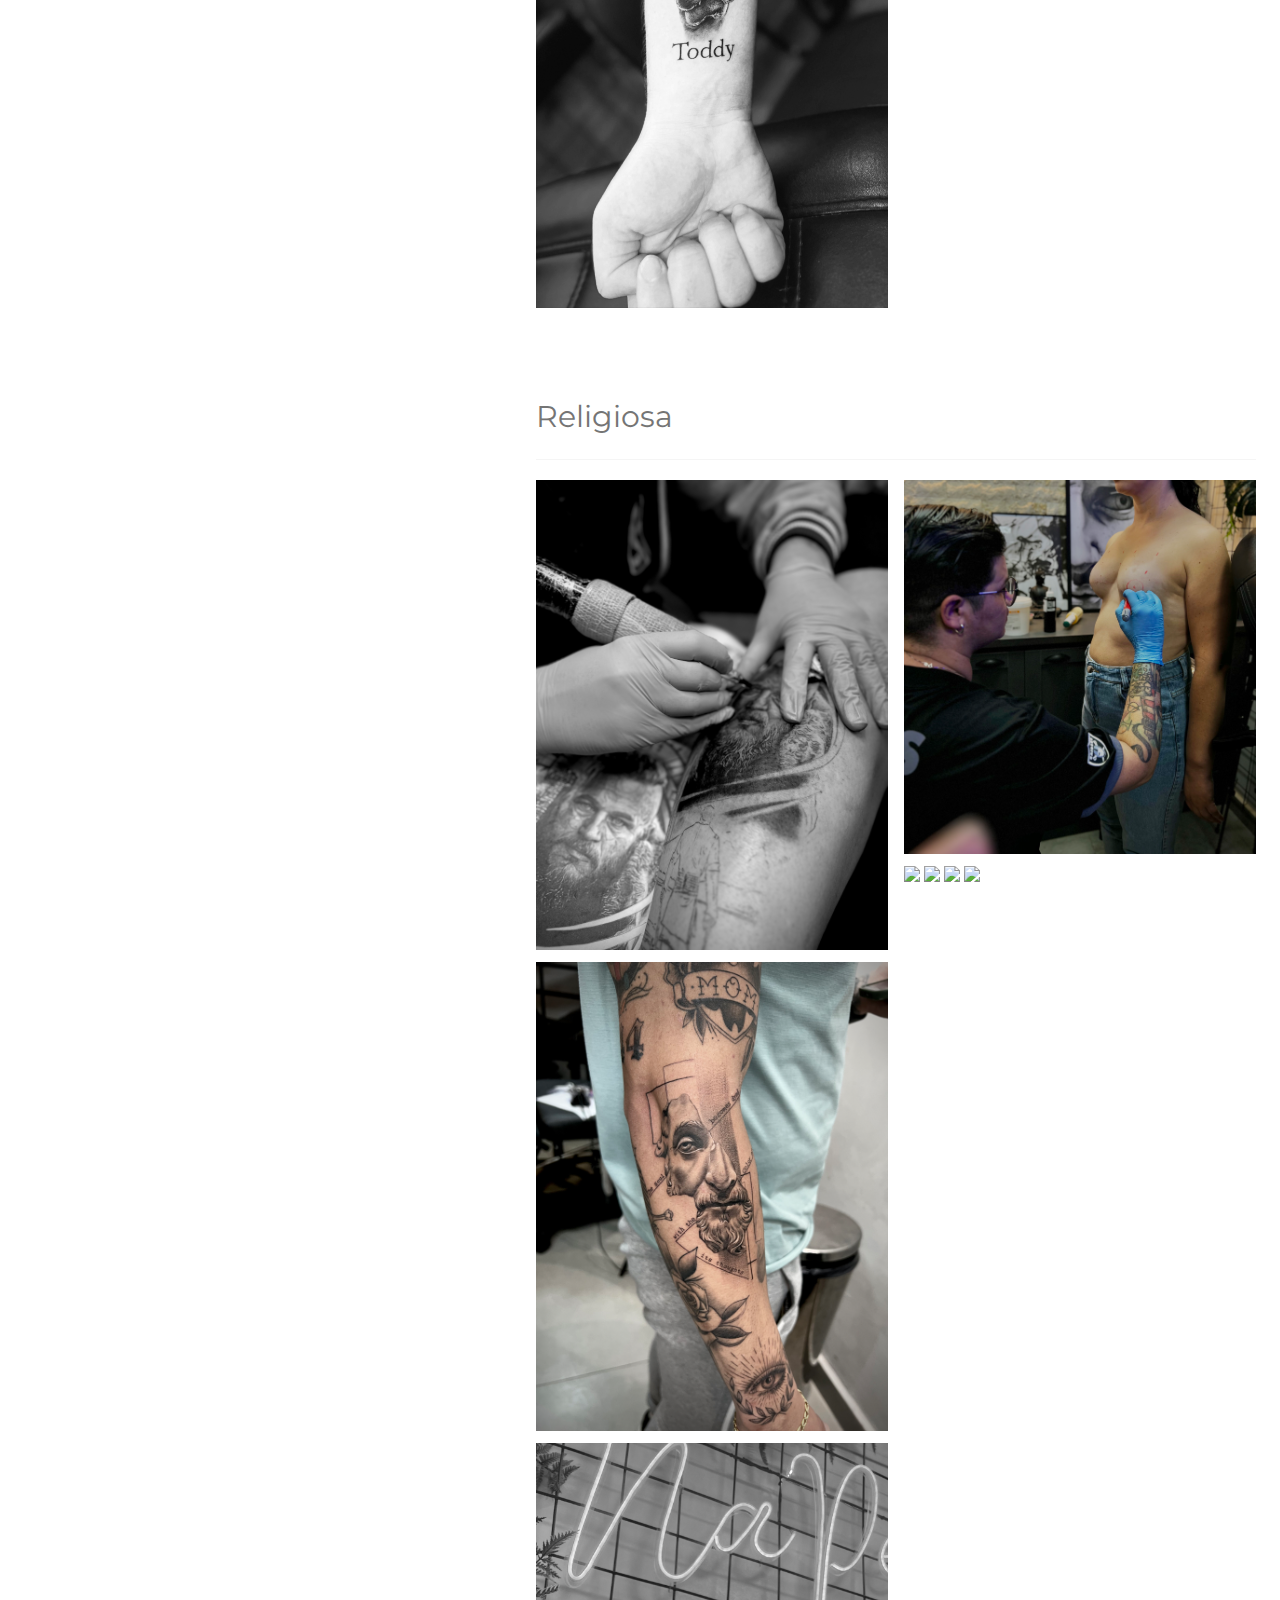
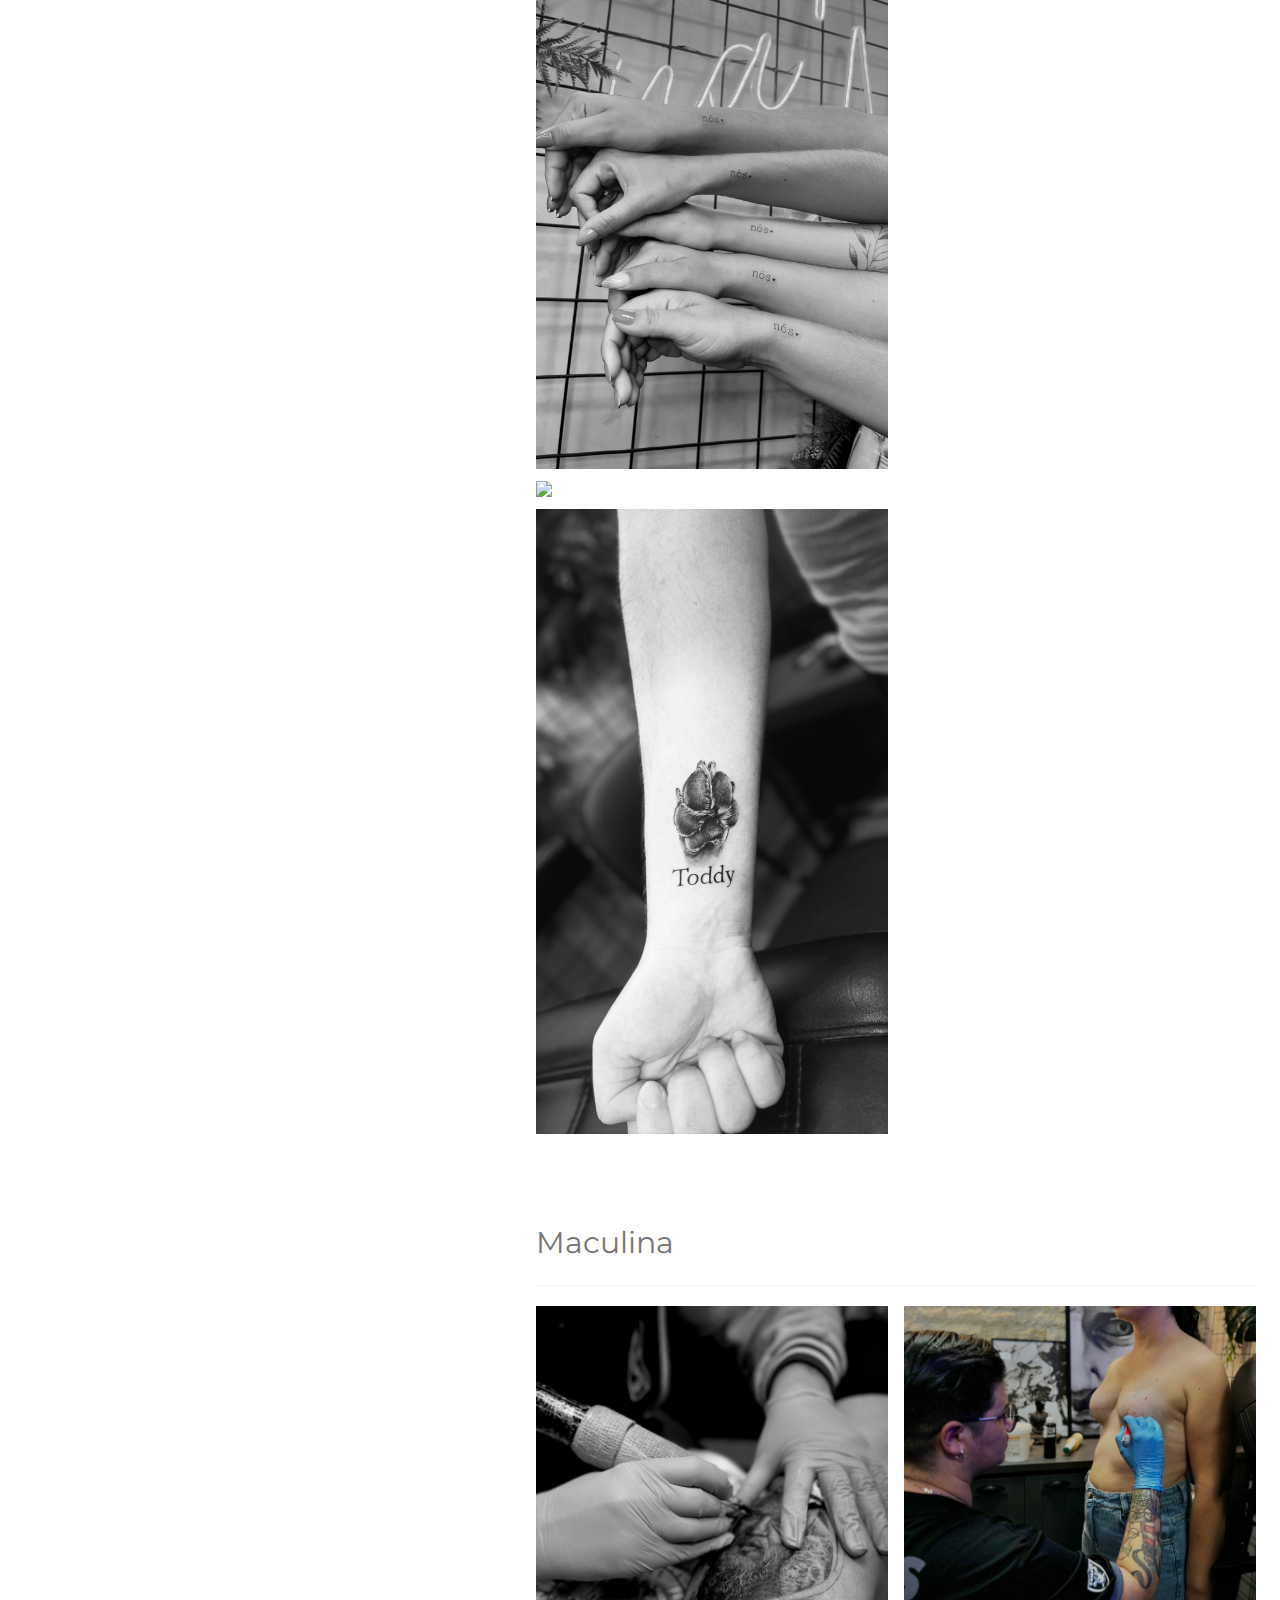
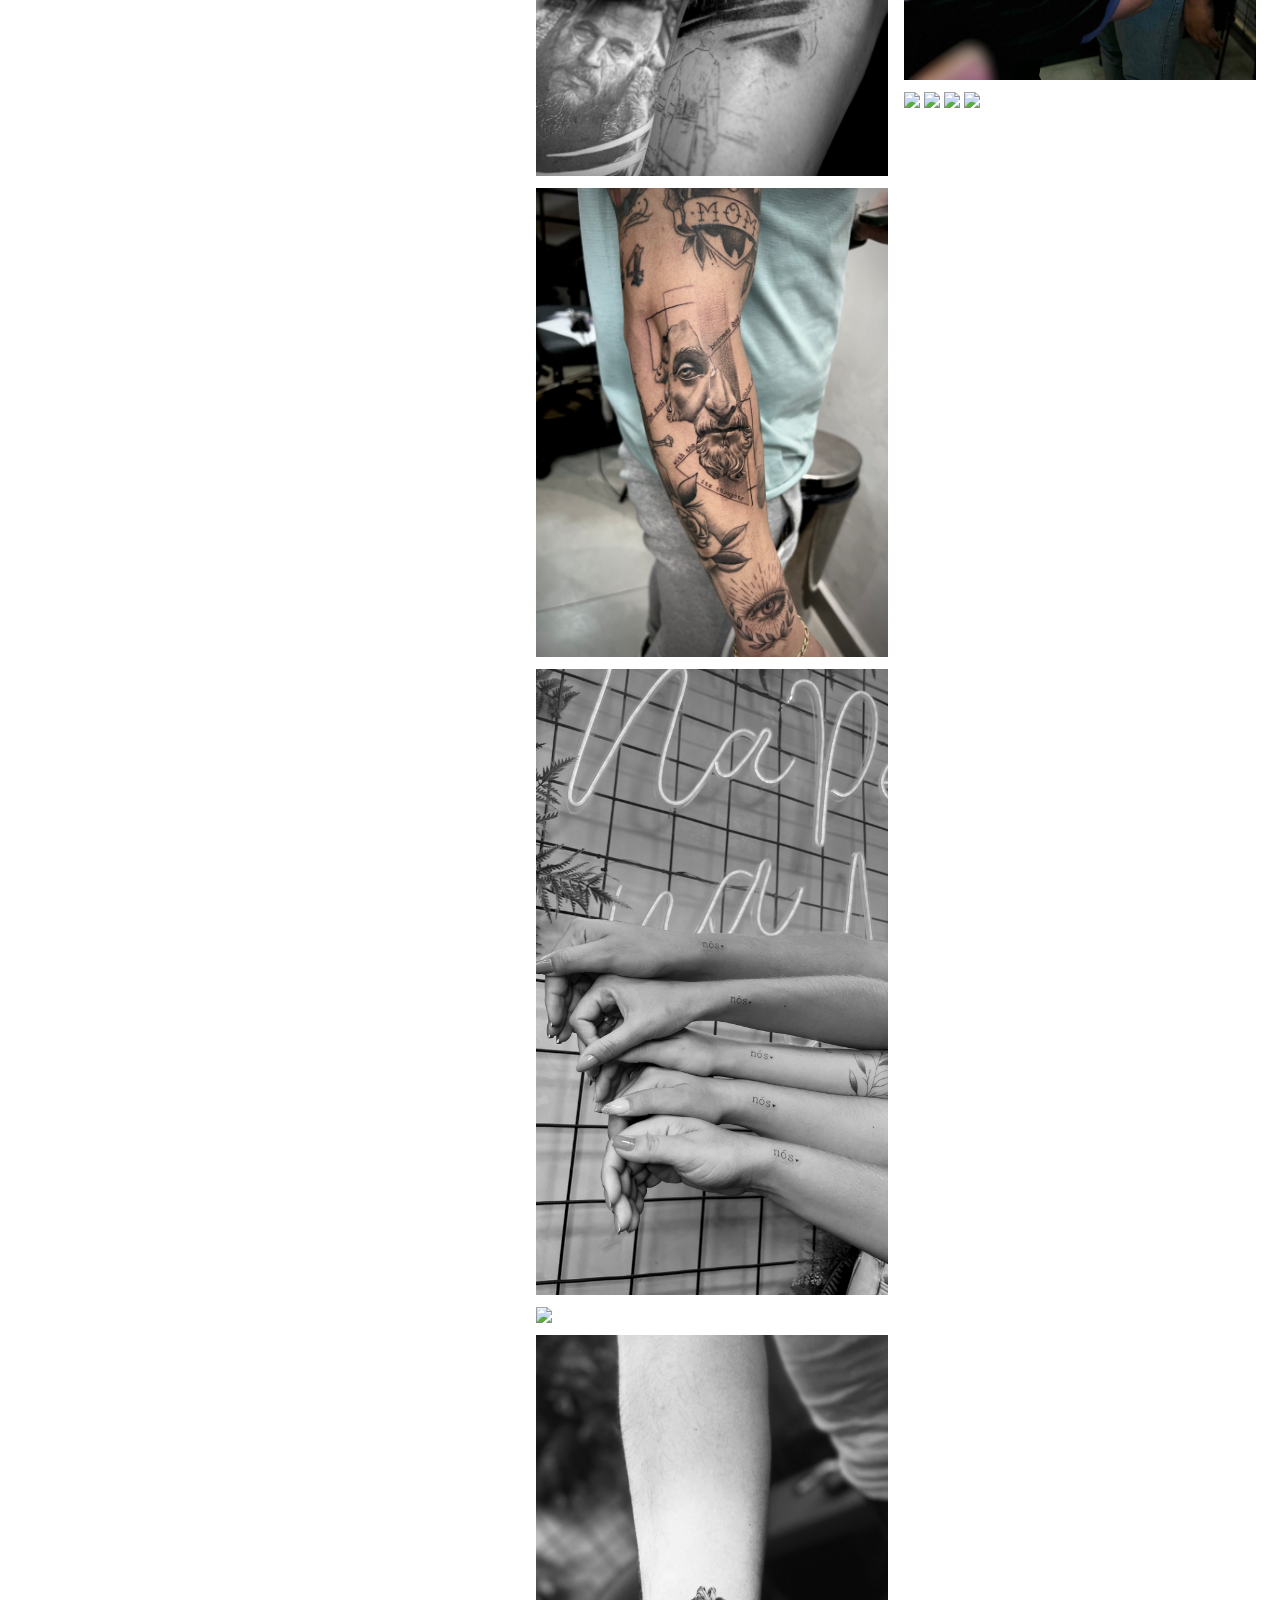
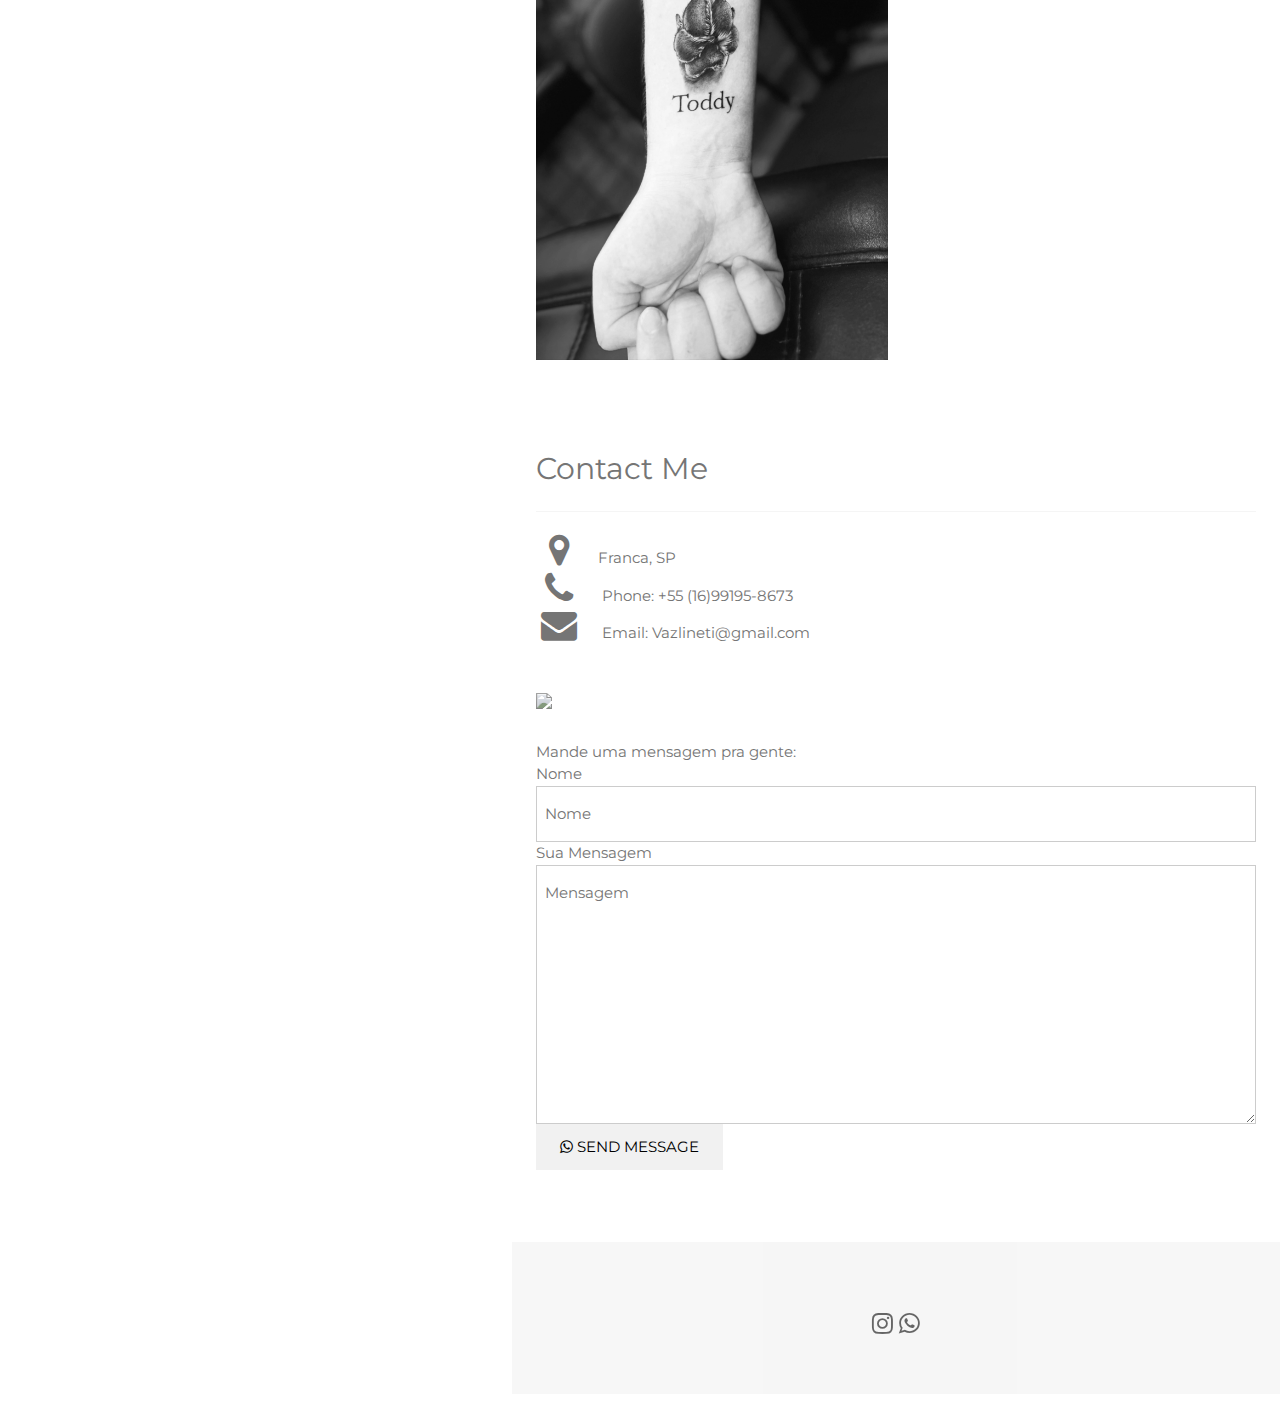
==== commit cef80343: "commit" ====
--- a/Li.html
+++ b/Li.html
@@ -36,6 +36,9 @@
     <!-- <a href="#" class="w3-bar-item w3-button w3-text-grey w3-hover-black" onclick="closeNav()">Home</a> -->
     <a href="#portfolio" class="w3-bar-item w3-button w3-text-grey w3-hover-black" onclick="closeNav()">Letras</a>
     <a href="#fineline" class="w3-bar-item w3-button w3-text-grey w3-hover-black" onclick="closeNav()">Fineline</a>
+    <a href="#casal" class="w3-bar-item w3-button w3-text-grey w3-hover-black" onclick="closeNav()">Casal</a>
+    <a href="#religiosa" class="w3-bar-item w3-button w3-text-grey w3-hover-black" onclick="closeNav()">Religiosa</a>
+    <a href="#masculina" class="w3-bar-item w3-button w3-text-grey w3-hover-black" onclick="closeNav()">Masculina</a>
     <!-- <a href="#about" class="w3-bar-item w3-button w3-text-grey w3-hover-black" onclick="closeNav()">About</a> -->
     <a href="#contact" class="w3-bar-item w3-button w3-text-grey w3-hover-black" onclick="closeNav()">Contact</a>
   </div>
@@ -56,25 +59,27 @@
 
   <!-- Portfolio Section -->
   <div class="w3-padding-32 w3-content" id="portfolio">
-    <h2 class="w3-text-grey">Meu Portifólio</h2>
-    <hr class="w3-opacity">
-
-    <!-- Grid for photos -->
-    <div class="w3-row-padding" style="margin:0 -16px">
-      <div class="w3-half">
-        <img src="/Lineti/IMG_0048.jpg" style="width:100%">
-        <img src="/Lineti/IMG_1608.jpg" style="width:100%">
-        <img src="/Lineti/IMG_8028.jpg" style="width:100%">
-        <img src="/Lineti/IMG-1780.png" style="width:100%">
-        <img src="/Lineti/FA3385E7-7723-4477-A23C-3EC636940910.png" style="width:100%">
-      </div>
-
-      <div class="w3-half">
-        <img src="/Lineti/IMG_8342.jpg" style="width:100%">
-        <img src="/Lineti/IMG-2562.png" style="width:100%">
-        <img src="/Lineti/IMG-1807.png" style="width:100%">
-        <img src="/Lineti/IMG-2562.png" style="width:100%">
-        <img src="/Lineti/IMG-1142.png" style="width:100%">
+    <h2 class="w3-text-grey">Letras</h2>
+    <hr class="w3-opacity">
+
+    <!-- Grid for photos -->
+    <div class="w3-row-padding" style="margin:0 -16px">
+      <div class="w3-half">
+        <img src="/Lineti/letras/Neck tattoo.jpg" style="width:100%">
+        <img src="/Lineti/letras/download - 2024-05-11T165208.353.jpg" style="width:100%">
+        <img src="/Lineti/letras/download - 2024-05-11T165200.612.jpg" style="width:100%">
+        <img src="/Lineti/letras/download - 2024-05-11T165144.158.jpg" style="width:100%">
+        <img src="/Lineti/letras/download - 2024-05-11T165121.050.jpg" style="width:100%">
+        <img src="/Lineti/letras/download - 2024-05-11T165038.060.jpg" style="width:100%">
+        <img src="/Lineti/letras/download - 2024-05-11T165033.105.jpg" style="width:100%">
+      </div>
+
+      <div class="w3-half">
+        <img src="/Lineti/letras/download - 2024-05-11T165117.909.jpg" style="width:100%">
+        <img src="/Lineti/letras/download - 2024-05-11T165112.436.jpg" style="width:100%">
+        <img src="/Lineti/letras/download - 2024-05-11T165106.991.jpg" style="width:100%">
+        <img src="/Lineti/letras/download - 2024-05-11T165059.168.jpg" style="width:100%">
+        <img src="/Lineti/letras/download - 2024-05-11T165055.272.jpg" style="width:100%">
         
       </div>
     <!-- End photo grid -->
@@ -89,19 +94,107 @@
     <!-- Grid for photos -->
     <div class="w3-row-padding" style="margin:0 -16px">
       <div class="w3-half">
-        <img src="/Lineti/IMG_0048.jpg" style="width:100%">
-        <img src="/Lineti/IMG_1608.jpg" style="width:100%">
-        <img src="/Lineti/IMG_8028.jpg" style="width:100%">
-        <img src="/Lineti/IMG-1780.png" style="width:100%">
-        <img src="/Lineti/FA3385E7-7723-4477-A23C-3EC636940910.png" style="width:100%">
-      </div>
-
-      <div class="w3-half">
-        <img src="/Lineti/IMG_8342.jpg" style="width:100%">
-        <img src="/Lineti/IMG-2562.png" style="width:100%">
-        <img src="/Lineti/IMG-1807.png" style="width:100%">
-        <img src="/Lineti/IMG-2562.png" style="width:100%">
-        <img src="/Lineti/IMG-1142.png" style="width:100%">
+        <img src="/Lineti/fineline/Эскиз тату цветы - Copia.jpg" style="width:100%">
+        <img src="/Lineti/fineline/OmbroFrenteFlores-Recuperado - Copia.jpg" style="width:100%">
+        <img src="/Lineti/fineline/download - 2024-05-11T170547.083 - Copia.jpg" style="width:100%">
+        <img src="/Lineti/fineline/download - 2024-05-11T170520.679 - Copia.jpg" style="width:100%">
+        <img src="/Lineti/fineline/download - 2024-05-11T170514.474 - Copia.jpg" style="width:100%">
+        <img src="/Lineti/fineline/download - 2024-05-11T170437.059 - Copia.jpg" style="width:100%">
+        <img src="/Lineti/fineline/100 Watercolor Tattoo Ideas So Beautiful, You’ll Want To Steal Them - Copia.jpg" style="width:100%">
+        <img src="/Lineti/fineline/110 Zodiac Tattoos That Are Anything But Bland - Copia.jpg" style="width:100%">
+        
+      </div>
+
+      <div class="w3-half">
+        <img src="/Lineti/fineline/download - 2024-05-11T170424.970 - Copia.jpg" style="width:100%">
+        <img src="/Lineti/fineline/download - 2024-05-11T170413.614 - Copia.jpg" style="width:100%">
+        <img src="/Lineti/fineline/download - 2024-05-11T170413.614 - Copia.jpg" style="width:100%">
+        <img src="/Lineti/fineline/download - 2024-05-11T164956.587 - Copia.jpg" style="width:100%">
+        <img src="/Lineti/fineline/download - 2024-05-11T170344.094 - Copia.jpg" style="width:100%">
+        <img src="/Lineti/fineline/download - 2024-05-11T164946.750 - Copia.jpg" style="width:100%">
+        <img src="/Lineti/fineline/download - 2024-05-11T164940.292 - Copia.jpg" style="width:100%">
+        
+        
+      </div>
+    <!-- End photo grid -->
+    </div>
+  <!-- End Portfolio Section -->
+  </div>
+  <!-- Fineline Section -->
+  <div class="w3-padding-32 w3-content" id="casal">
+    <h2 class="w3-text-grey">Casal</h2>
+    <hr class="w3-opacity">
+
+    <!-- Grid for photos -->
+    <div class="w3-row-padding" style="margin:0 -16px">
+      <div class="w3-half">
+        <img src="/IMG_0048.jpg" style="width:100%">
+        <img src="/IMG_1608.jpg" style="width:100%">
+        <img src="/IMG_8028.jpg" style="width:100%">
+        <img src="/IMG-1780.png" style="width:100%">
+        <img src="/FA3385E7-7723-4477-A23C-3EC636940910.png" style="width:100%">
+      </div>
+
+      <div class="w3-half">
+        <img src="/IMG_8342.jpg" style="width:100%">
+        <img src="/IMG-2562.png" style="width:100%">
+        <img src="/IMG-1807.png" style="width:100%">
+        <img src="/IMG-2562.png" style="width:100%">
+        <img src="/IMG-1142.png" style="width:100%">
+        
+      </div>
+    <!-- End photo grid -->
+    </div>
+  <!-- End Portfolio Section -->
+  </div>
+  <!-- Fineline Section -->
+  <div class="w3-padding-32 w3-content" id="religiosa">
+    <h2 class="w3-text-grey">Religiosa</h2>
+    <hr class="w3-opacity">
+
+    <!-- Grid for photos -->
+    <div class="w3-row-padding" style="margin:0 -16px">
+      <div class="w3-half">
+        <img src="/IMG_0048.jpg" style="width:100%">
+        <img src="/IMG_1608.jpg" style="width:100%">
+        <img src="/IMG_8028.jpg" style="width:100%">
+        <img src="/IMG-1780.png" style="width:100%">
+        <img src="/FA3385E7-7723-4477-A23C-3EC636940910.png" style="width:100%">
+      </div>
+
+      <div class="w3-half">
+        <img src="/IMG_8342.jpg" style="width:100%">
+        <img src="/IMG-2562.png" style="width:100%">
+        <img src="/IMG-1807.png" style="width:100%">
+        <img src="/IMG-2562.png" style="width:100%">
+        <img src="/IMG-1142.png" style="width:100%">
+        
+      </div>
+    <!-- End photo grid -->
+    </div>
+  <!-- End Portfolio Section -->
+  </div>
+  <!-- Fineline Section -->
+  <div class="w3-padding-32 w3-content" id="masculina">
+    <h2 class="w3-text-grey">Maculina</h2>
+    <hr class="w3-opacity">
+
+    <!-- Grid for photos -->
+    <div class="w3-row-padding" style="margin:0 -16px">
+      <div class="w3-half">
+        <img src="/IMG_0048.jpg" style="width:100%">
+        <img src="/IMG_1608.jpg" style="width:100%">
+        <img src="/IMG_8028.jpg" style="width:100%">
+        <img src="/IMG-1780.png" style="width:100%">
+        <img src="/FA3385E7-7723-4477-A23C-3EC636940910.png" style="width:100%">
+      </div>
+
+      <div class="w3-half">
+        <img src="/IMG_8342.jpg" style="width:100%">
+        <img src="/IMG-2562.png" style="width:100%">
+        <img src="/IMG-1807.png" style="width:100%">
+        <img src="/IMG-2562.png" style="width:100%">
+        <img src="/IMG-1142.png" style="width:100%">
         
       </div>
     <!-- End photo grid -->
@@ -167,7 +260,7 @@
     </div>
     
     <!-- Image of location/map -->
-    <img src="/Lineti/IMG_4699.png" class="w3-image w3-greyscale" style="width:100%;margin:32px 0">
+    <img src="/IMG_4699.png" class="w3-image w3-greyscale" style="width:100%;margin:32px 0">
    
     <p>Mande uma mensagem pra gente:</p>
     <form action="/action_page.php" target="_blank">
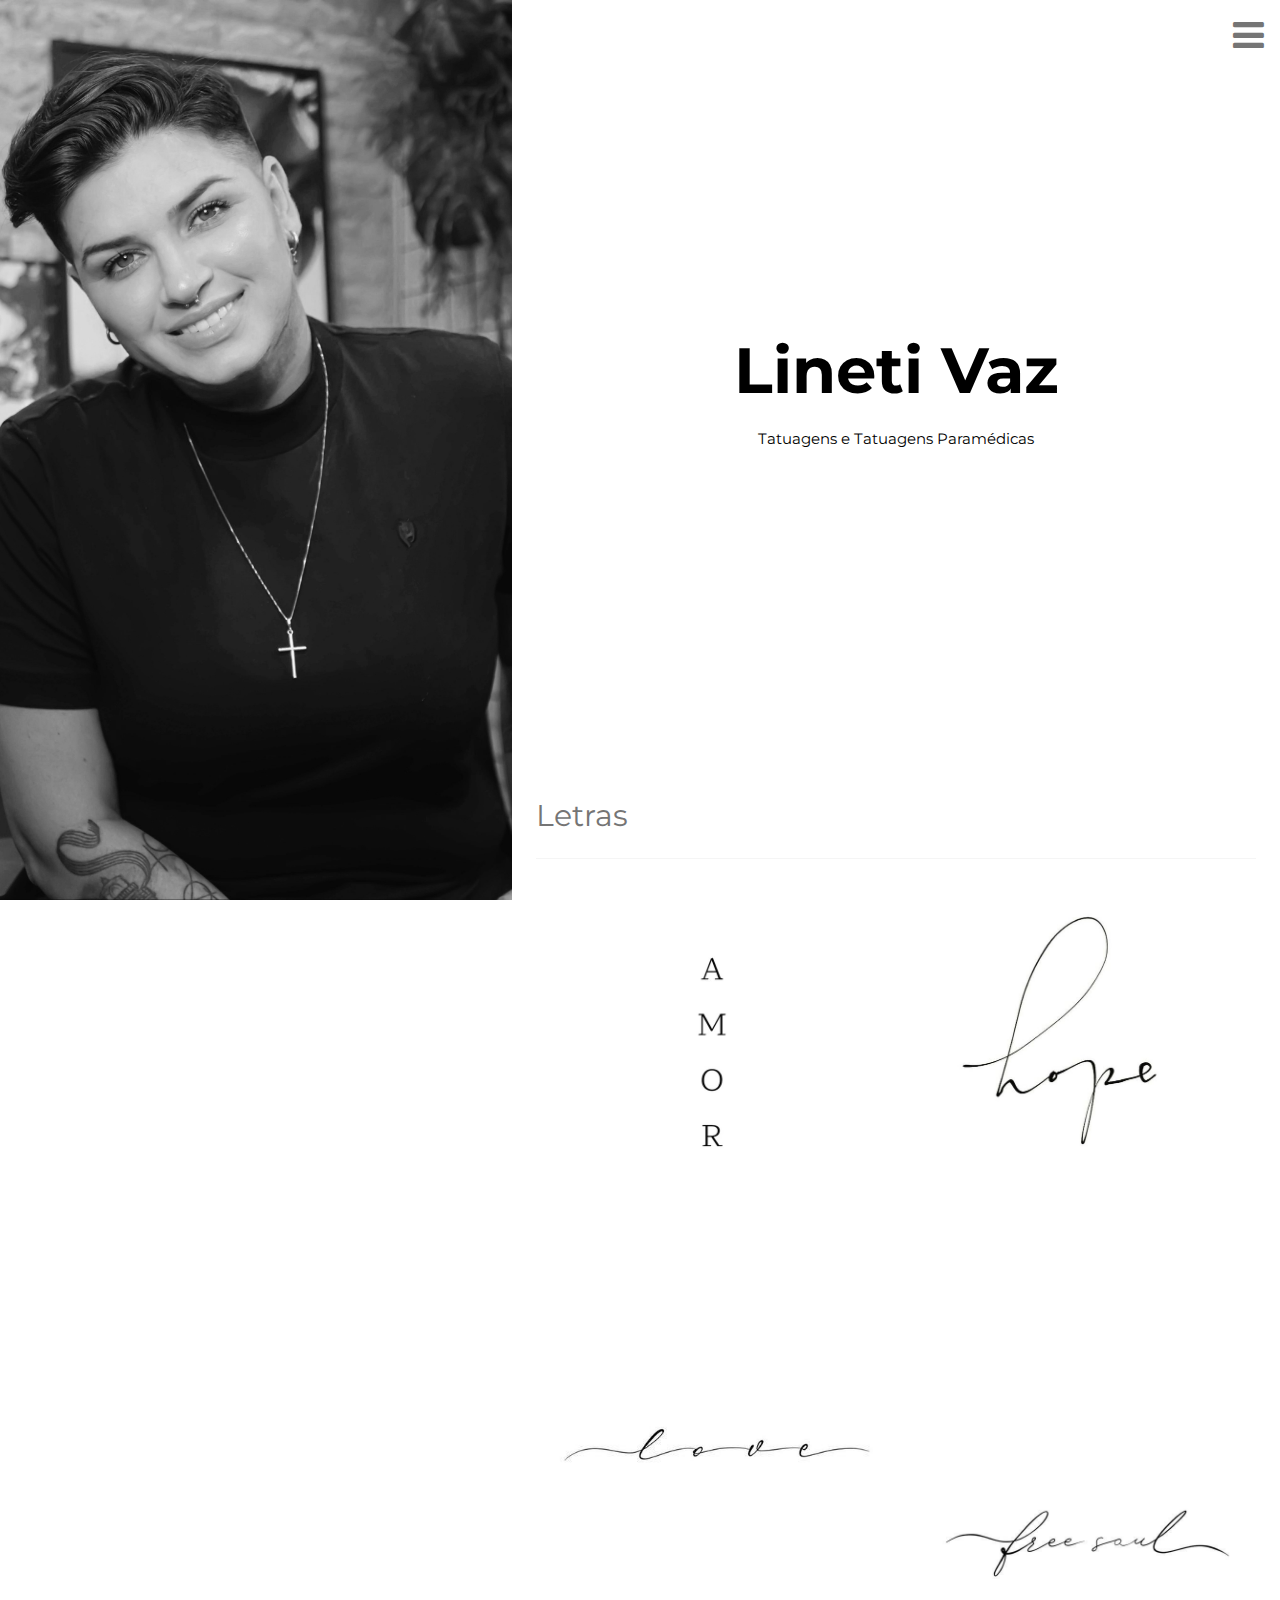
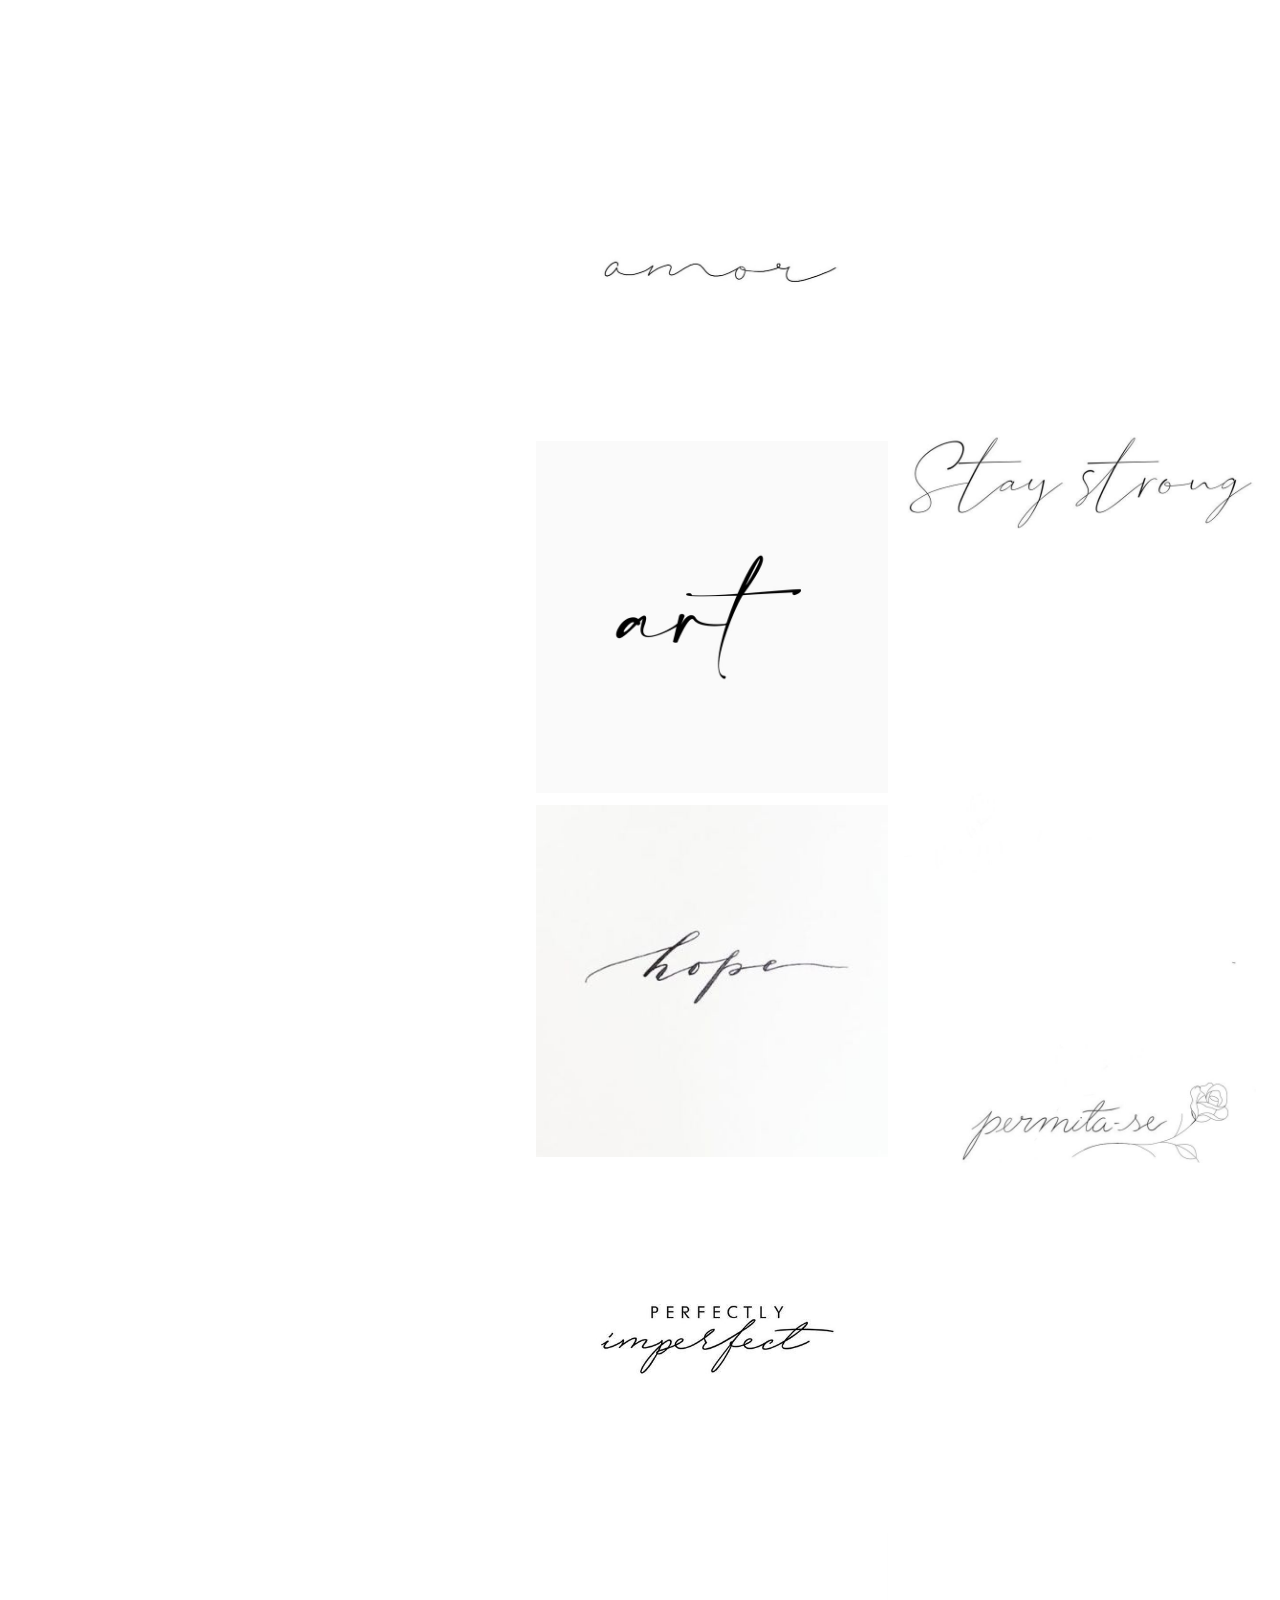
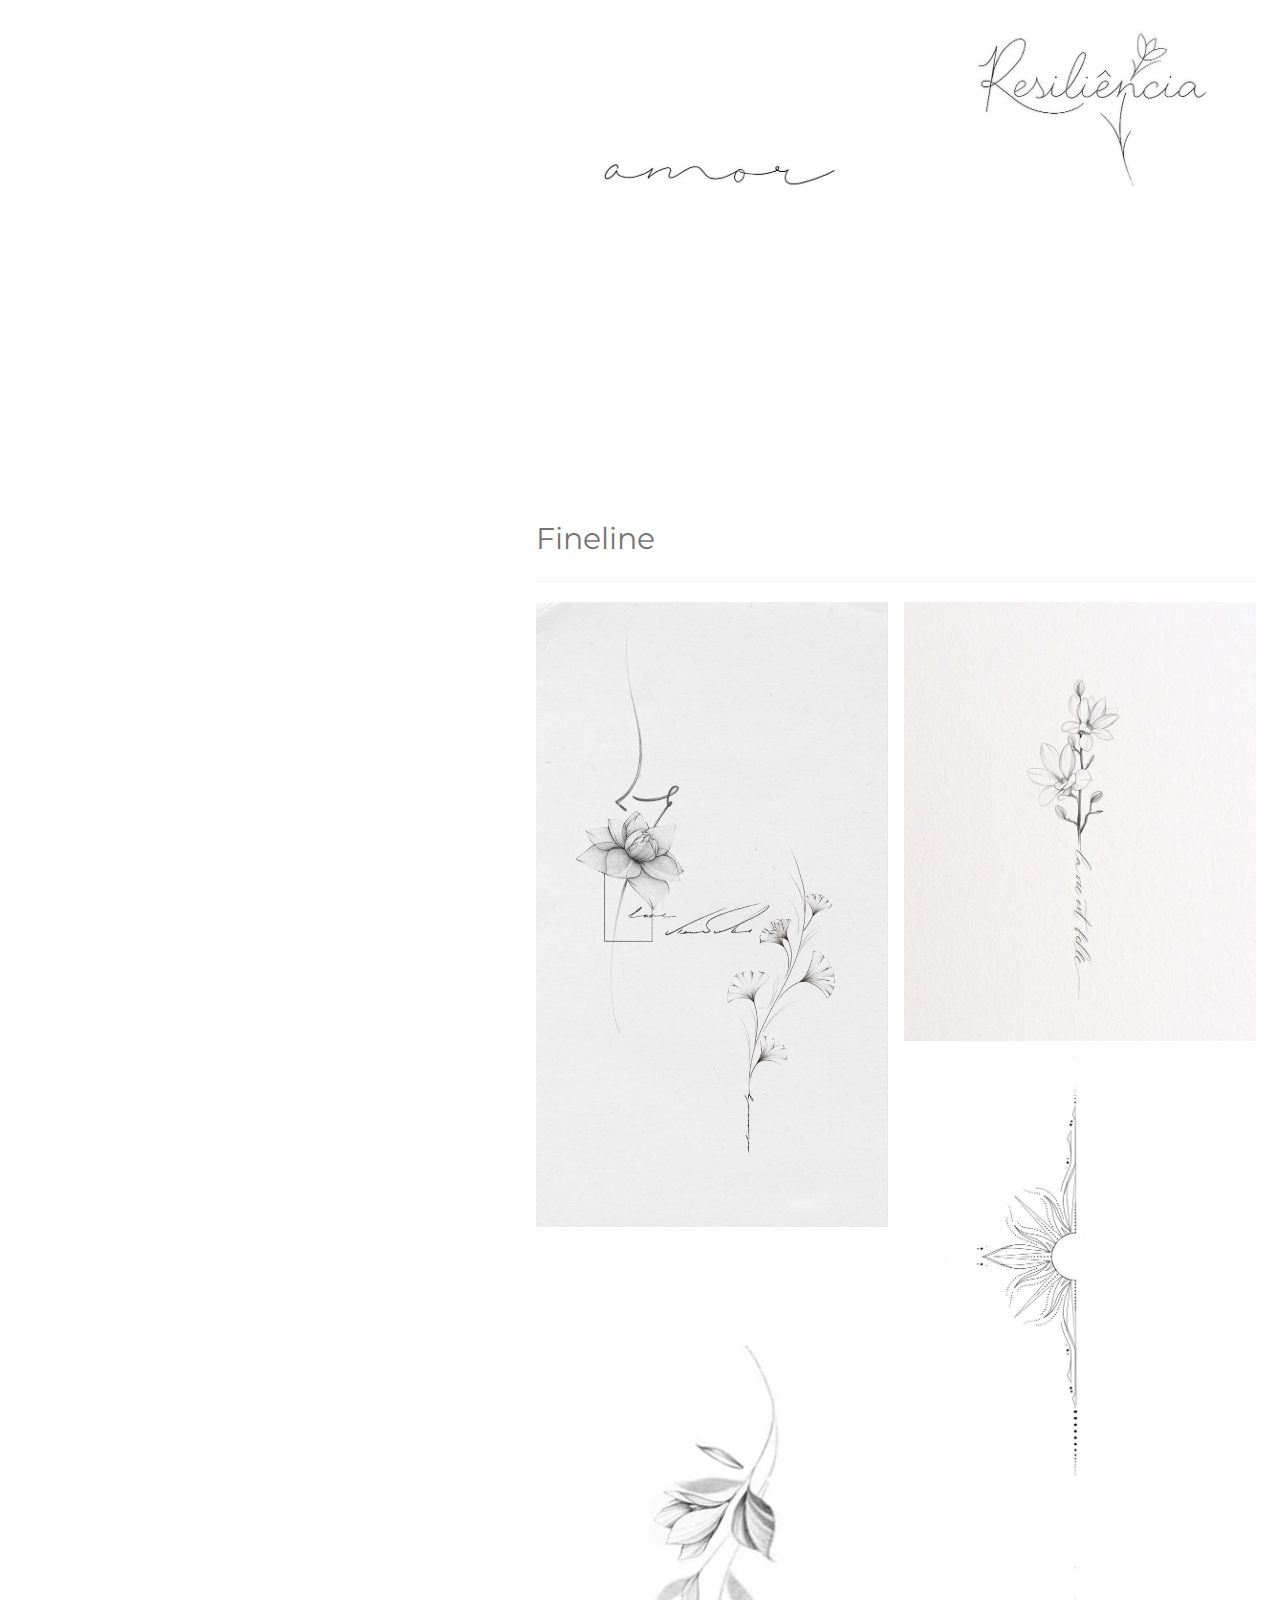
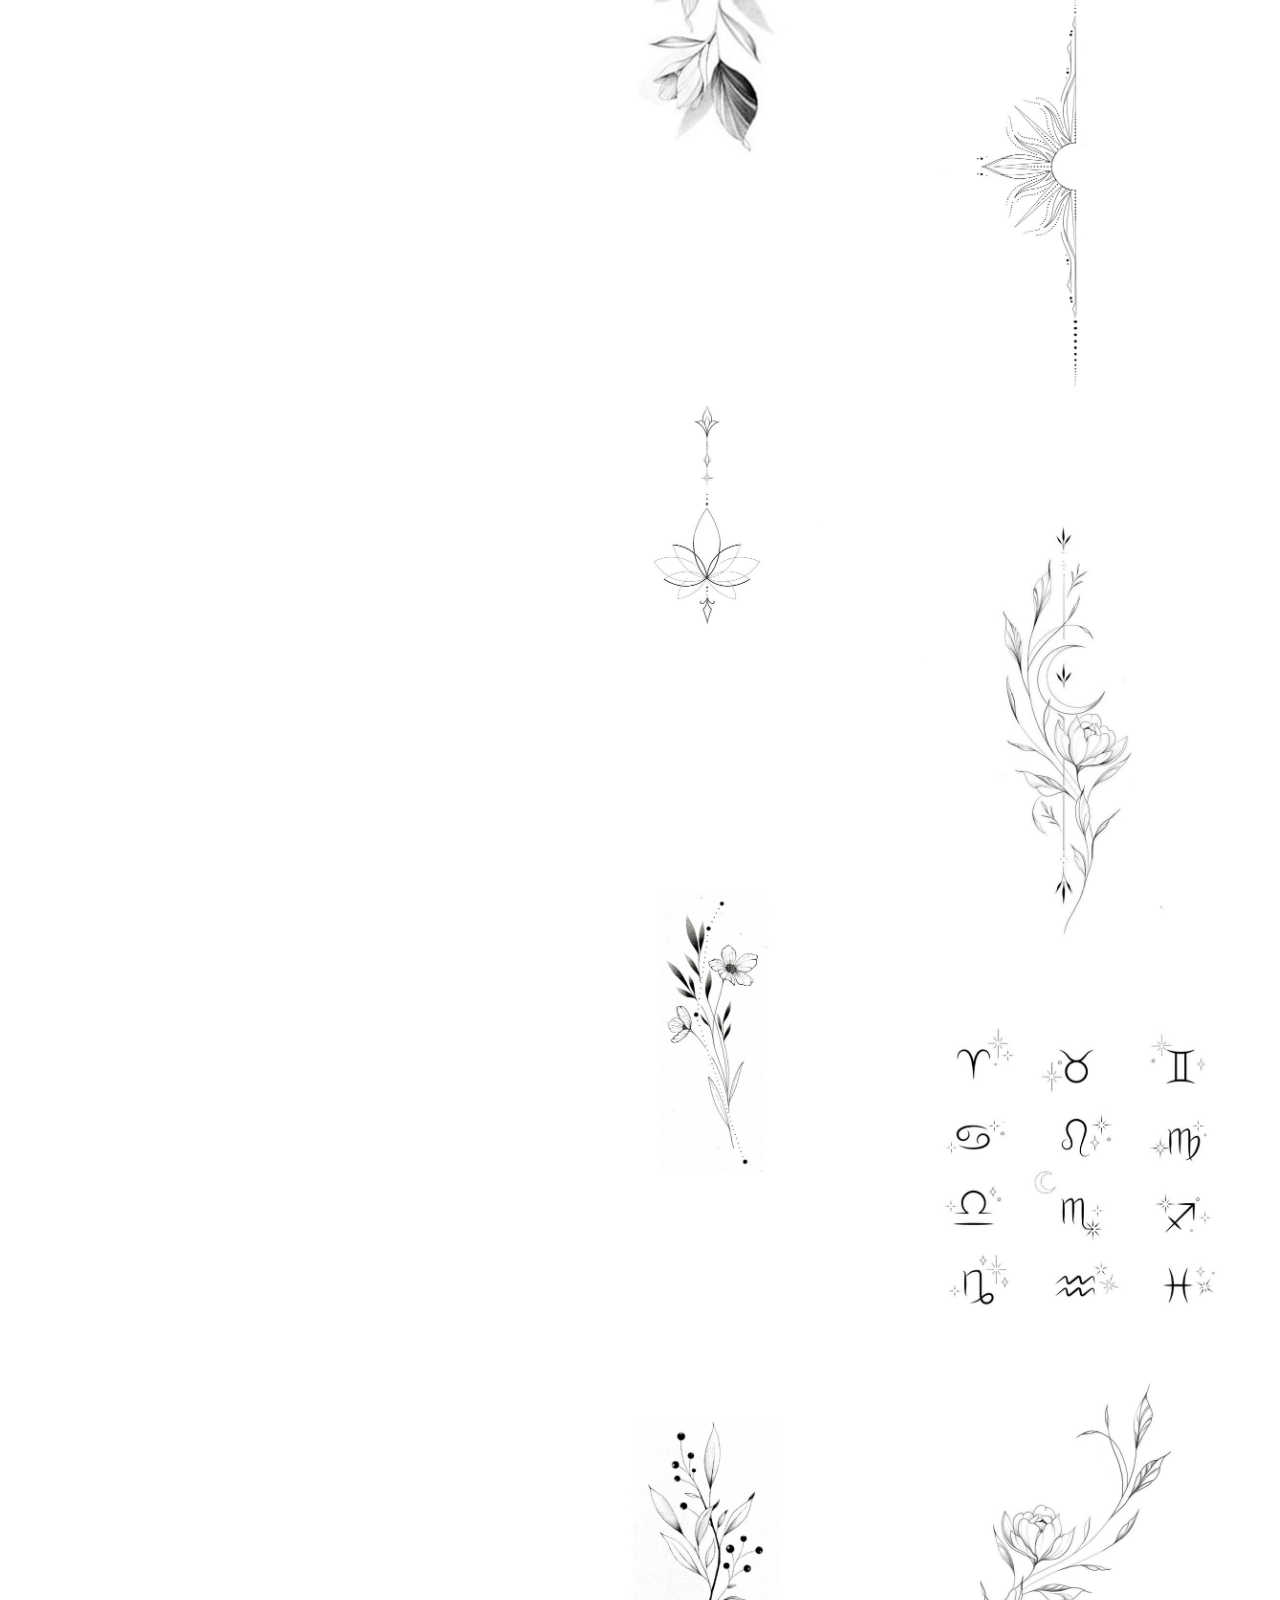
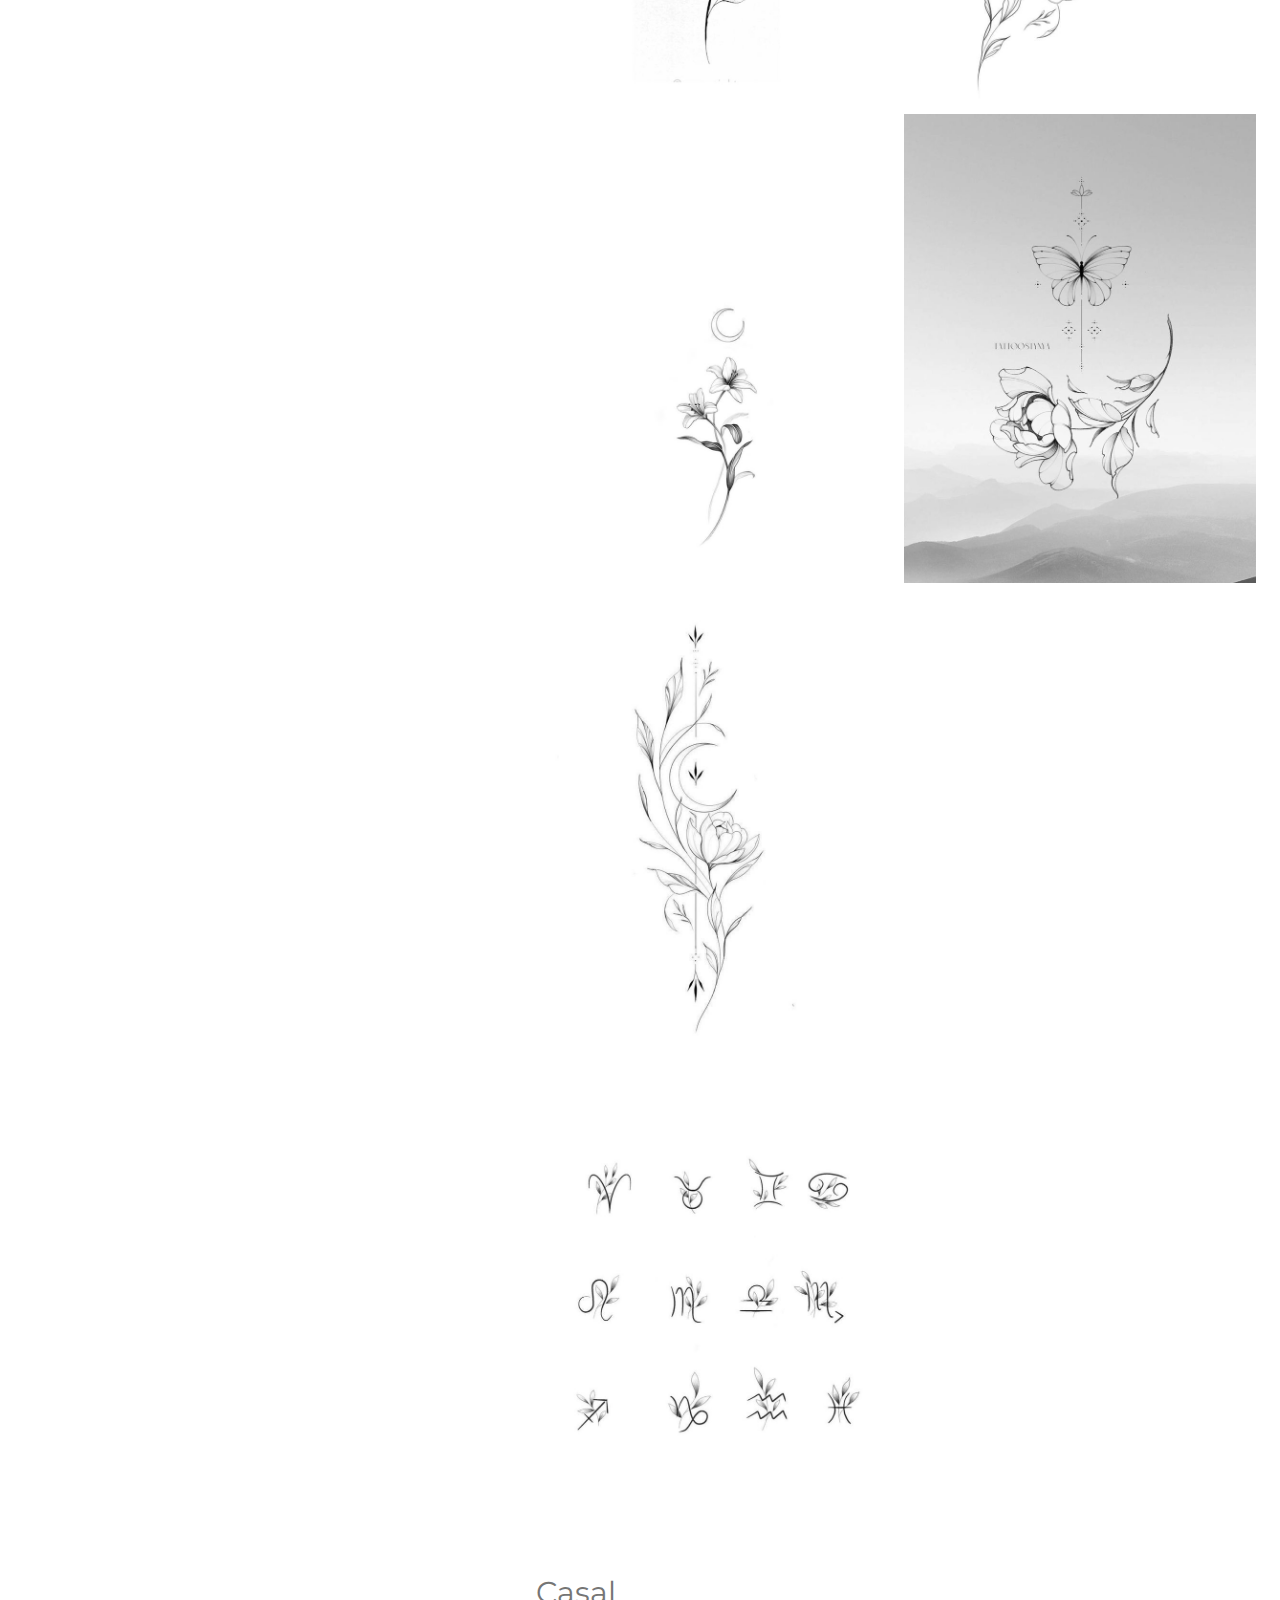
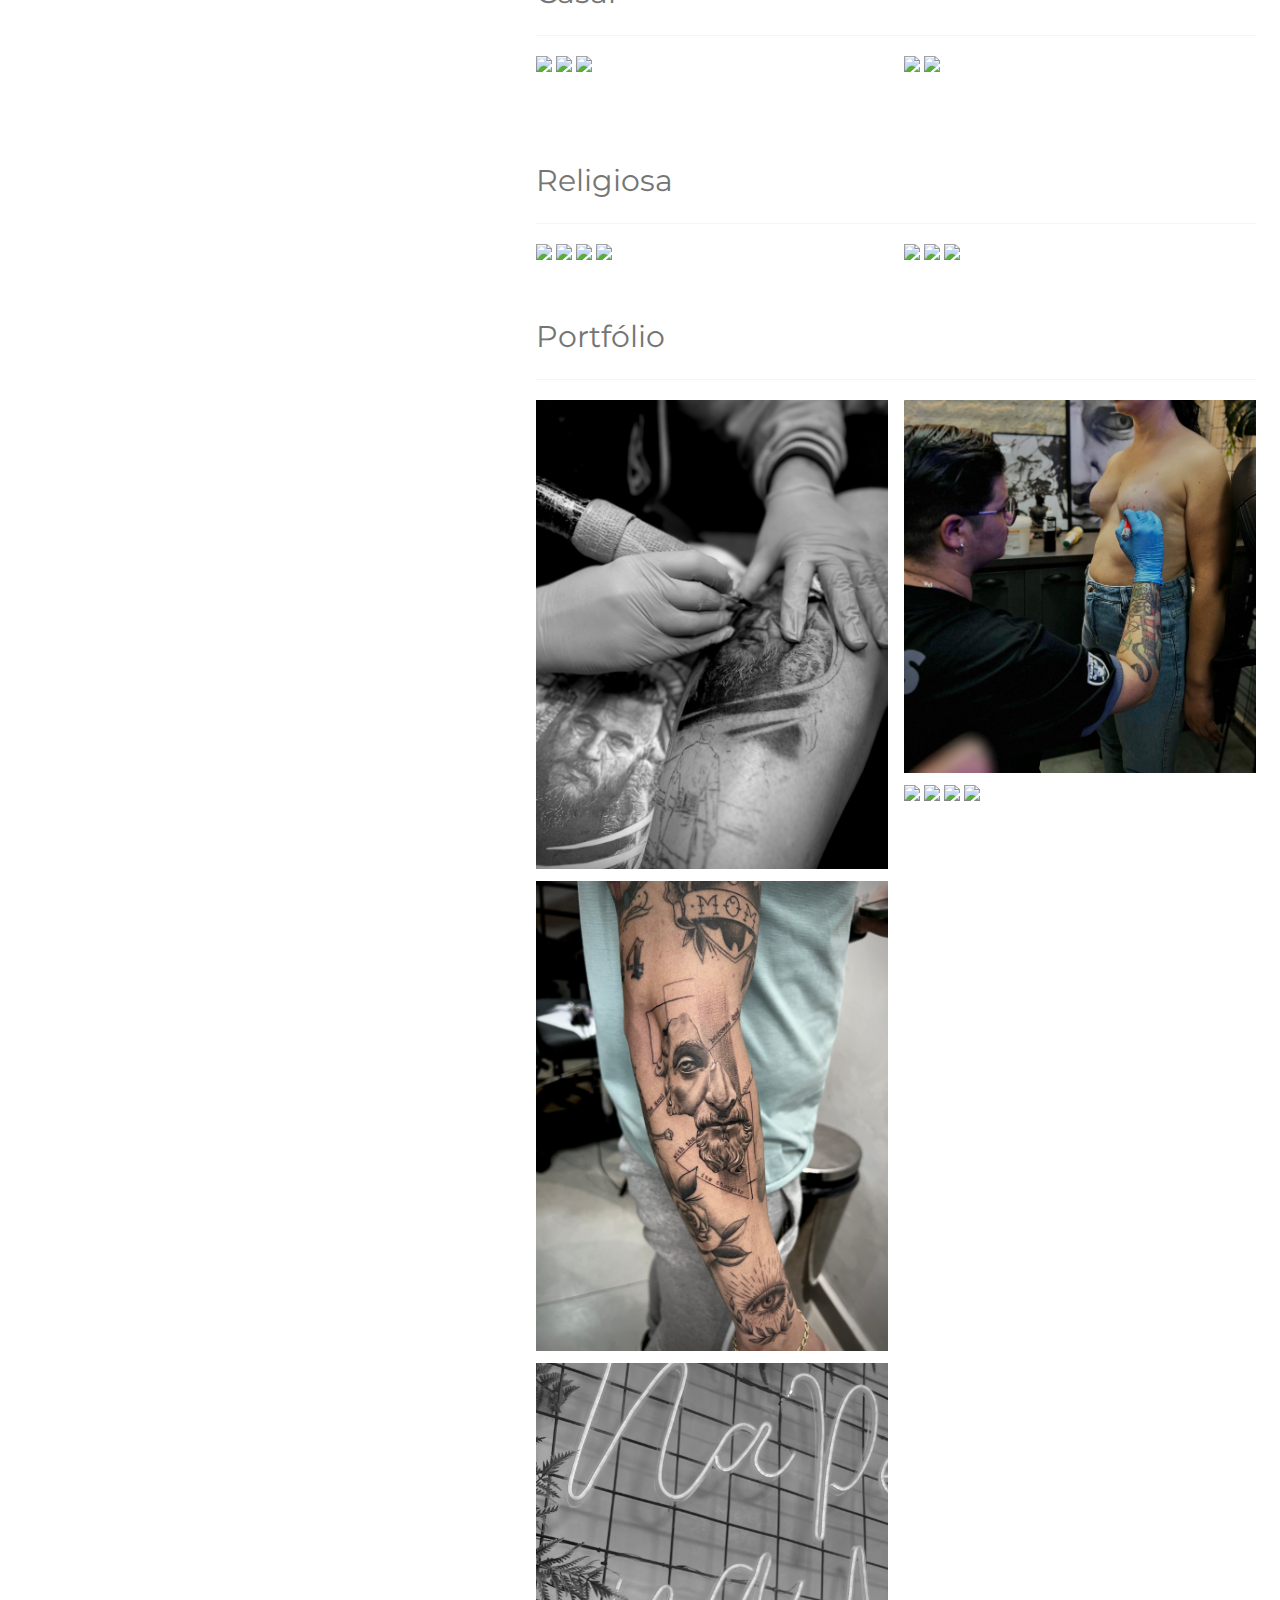
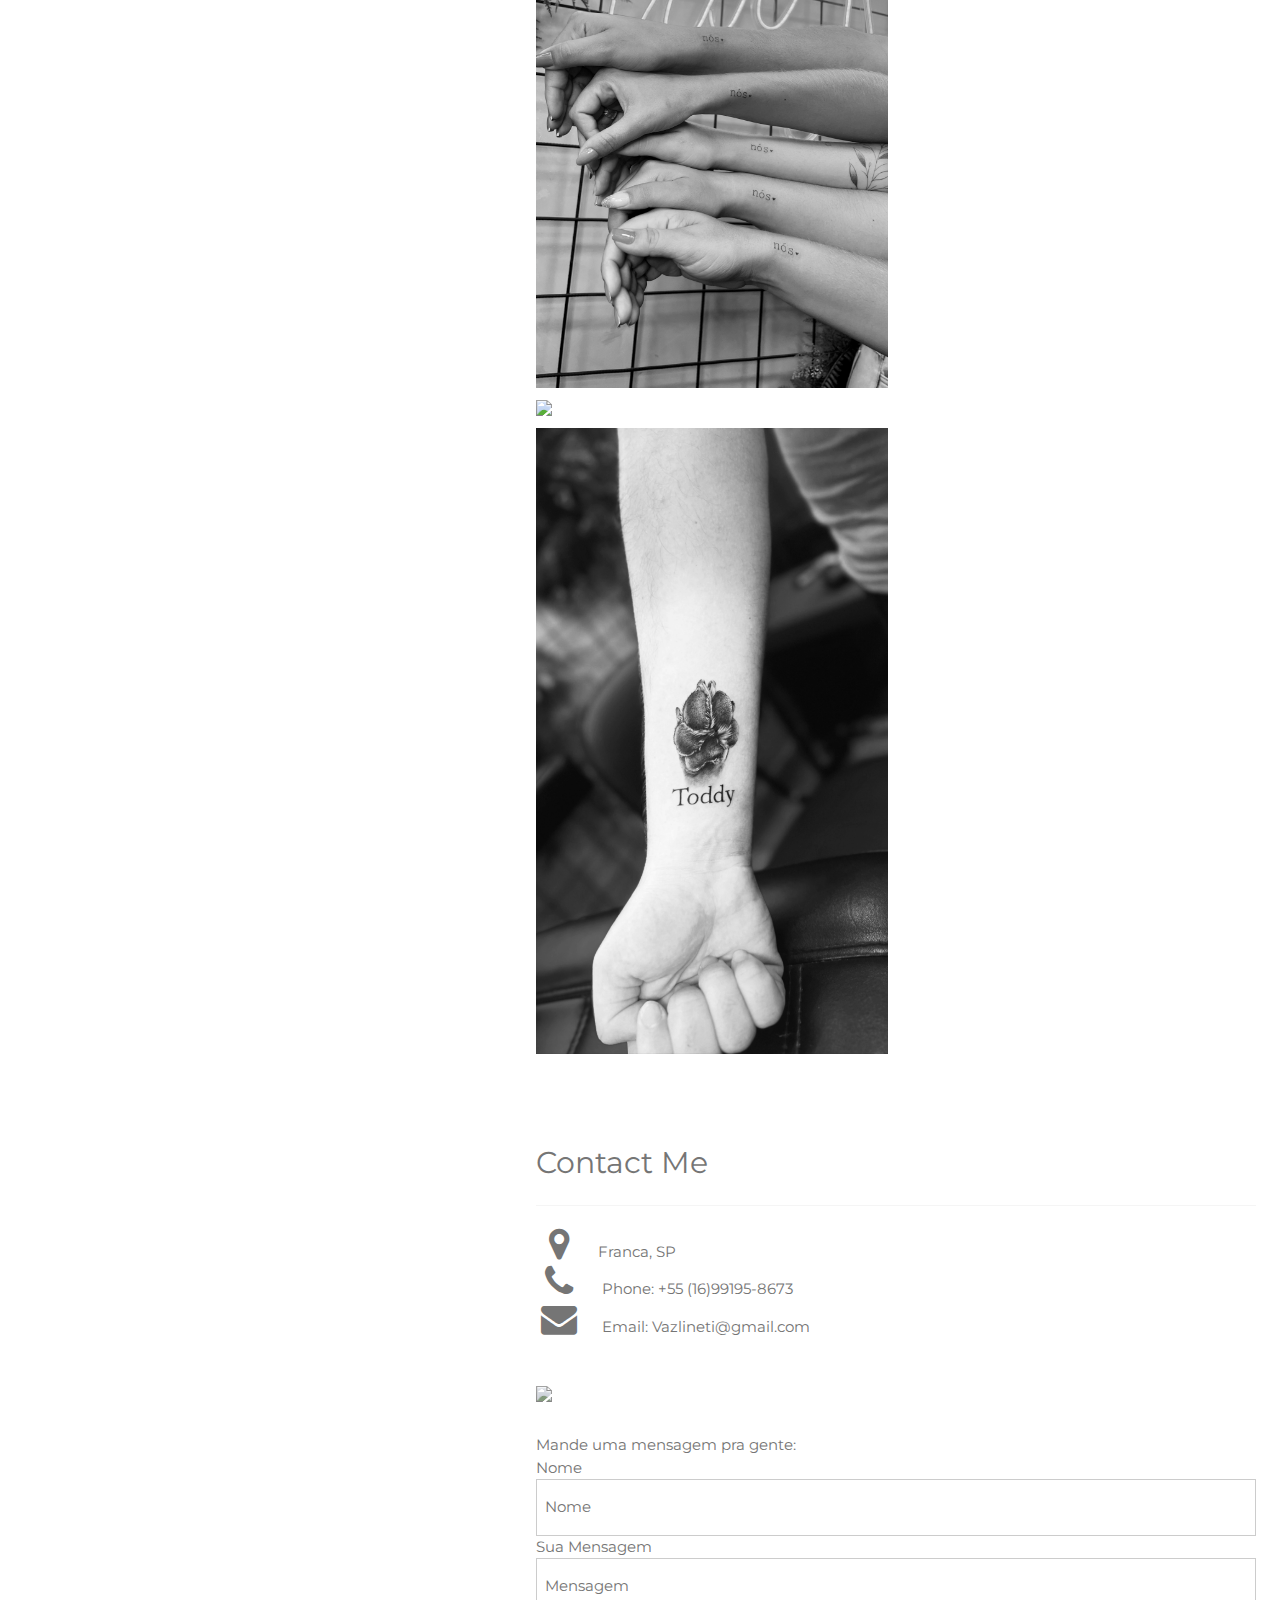
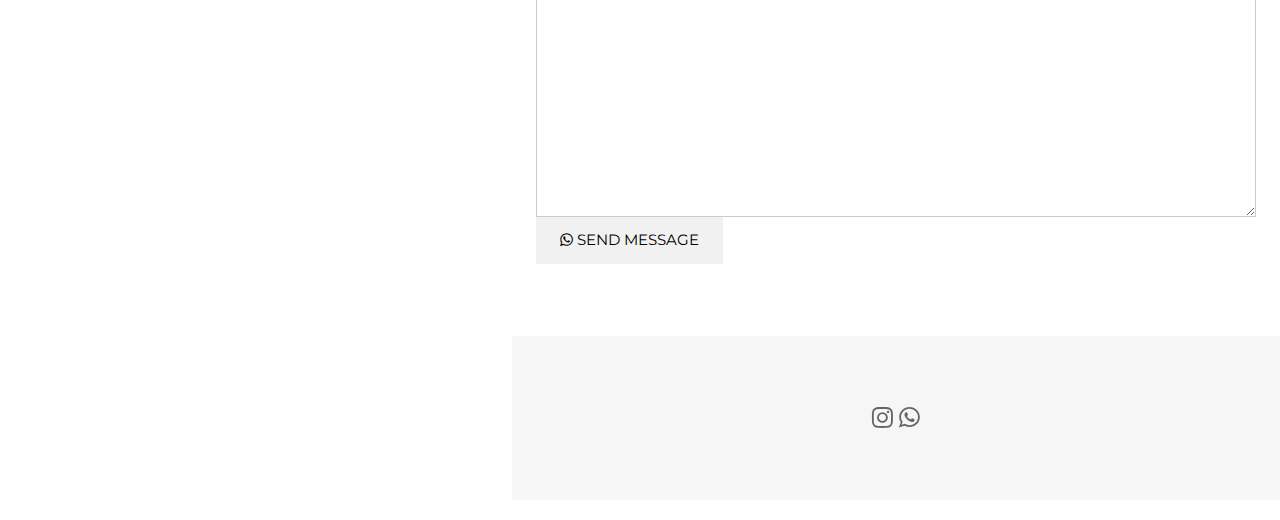
==== commit 67684050: "C" ====
--- a/Li.html
+++ b/Li.html
@@ -38,7 +38,7 @@
     <a href="#fineline" class="w3-bar-item w3-button w3-text-grey w3-hover-black" onclick="closeNav()">Fineline</a>
     <a href="#casal" class="w3-bar-item w3-button w3-text-grey w3-hover-black" onclick="closeNav()">Casal</a>
     <a href="#religiosa" class="w3-bar-item w3-button w3-text-grey w3-hover-black" onclick="closeNav()">Religiosa</a>
-    <a href="#masculina" class="w3-bar-item w3-button w3-text-grey w3-hover-black" onclick="closeNav()">Masculina</a>
+    <a href="#meuportifolio" class="w3-bar-item w3-button w3-text-grey w3-hover-black" onclick="closeNav()">Portfólio</a>
     <!-- <a href="#about" class="w3-bar-item w3-button w3-text-grey w3-hover-black" onclick="closeNav()">About</a> -->
     <a href="#contact" class="w3-bar-item w3-button w3-text-grey w3-hover-black" onclick="closeNav()">Contact</a>
   </div>
@@ -65,21 +65,21 @@
     <!-- Grid for photos -->
     <div class="w3-row-padding" style="margin:0 -16px">
       <div class="w3-half">
-        <img src="/Lineti/letras/Neck tattoo.jpg" style="width:100%">
-        <img src="/Lineti/letras/download - 2024-05-11T165208.353.jpg" style="width:100%">
-        <img src="/Lineti/letras/download - 2024-05-11T165200.612.jpg" style="width:100%">
-        <img src="/Lineti/letras/download - 2024-05-11T165144.158.jpg" style="width:100%">
-        <img src="/Lineti/letras/download - 2024-05-11T165121.050.jpg" style="width:100%">
-        <img src="/Lineti/letras/download - 2024-05-11T165038.060.jpg" style="width:100%">
-        <img src="/Lineti/letras/download - 2024-05-11T165033.105.jpg" style="width:100%">
-      </div>
-
-      <div class="w3-half">
-        <img src="/Lineti/letras/download - 2024-05-11T165117.909.jpg" style="width:100%">
-        <img src="/Lineti/letras/download - 2024-05-11T165112.436.jpg" style="width:100%">
-        <img src="/Lineti/letras/download - 2024-05-11T165106.991.jpg" style="width:100%">
-        <img src="/Lineti/letras/download - 2024-05-11T165059.168.jpg" style="width:100%">
-        <img src="/Lineti/letras/download - 2024-05-11T165055.272.jpg" style="width:100%">
+        <img src="/letras/Neck tattoo.jpg" style="width:100%">
+        <img src="/letras/download - 2024-05-11T165208.353.jpg" style="width:100%">
+        <img src="/letras/download - 2024-05-11T165200.612.jpg" style="width:100%">
+        <img src="/letras/download - 2024-05-11T165144.158.jpg" style="width:100%">
+        <img src="/letras/download - 2024-05-11T165121.050.jpg" style="width:100%">
+        <img src="/letras/download - 2024-05-11T165038.060.jpg" style="width:100%">
+        <img src="/letras/download - 2024-05-11T165033.105.jpg" style="width:100%">
+      </div>
+
+      <div class="w3-half">
+        <img src="/letras/download - 2024-05-11T165117.909.jpg" style="width:100%">
+        <img src="/letras/download - 2024-05-11T165112.436.jpg" style="width:100%">
+        <img src="/letras/download - 2024-05-11T165106.991.jpg" style="width:100%">
+        <img src="/letras/download - 2024-05-11T165059.168.jpg" style="width:100%">
+        <img src="/letras/download - 2024-05-11T165055.272.jpg" style="width:100%">
         
       </div>
     <!-- End photo grid -->
@@ -94,25 +94,25 @@
     <!-- Grid for photos -->
     <div class="w3-row-padding" style="margin:0 -16px">
       <div class="w3-half">
-        <img src="/Lineti/fineline/Эскиз тату цветы - Copia.jpg" style="width:100%">
-        <img src="/Lineti/fineline/OmbroFrenteFlores-Recuperado - Copia.jpg" style="width:100%">
-        <img src="/Lineti/fineline/download - 2024-05-11T170547.083 - Copia.jpg" style="width:100%">
-        <img src="/Lineti/fineline/download - 2024-05-11T170520.679 - Copia.jpg" style="width:100%">
-        <img src="/Lineti/fineline/download - 2024-05-11T170514.474 - Copia.jpg" style="width:100%">
-        <img src="/Lineti/fineline/download - 2024-05-11T170437.059 - Copia.jpg" style="width:100%">
-        <img src="/Lineti/fineline/100 Watercolor Tattoo Ideas So Beautiful, You’ll Want To Steal Them - Copia.jpg" style="width:100%">
-        <img src="/Lineti/fineline/110 Zodiac Tattoos That Are Anything But Bland - Copia.jpg" style="width:100%">
-        
-      </div>
-
-      <div class="w3-half">
-        <img src="/Lineti/fineline/download - 2024-05-11T170424.970 - Copia.jpg" style="width:100%">
-        <img src="/Lineti/fineline/download - 2024-05-11T170413.614 - Copia.jpg" style="width:100%">
-        <img src="/Lineti/fineline/download - 2024-05-11T170413.614 - Copia.jpg" style="width:100%">
-        <img src="/Lineti/fineline/download - 2024-05-11T164956.587 - Copia.jpg" style="width:100%">
-        <img src="/Lineti/fineline/download - 2024-05-11T170344.094 - Copia.jpg" style="width:100%">
-        <img src="/Lineti/fineline/download - 2024-05-11T164946.750 - Copia.jpg" style="width:100%">
-        <img src="/Lineti/fineline/download - 2024-05-11T164940.292 - Copia.jpg" style="width:100%">
+        <img src="/fineline/Эскиз тату цветы - Copia.jpg" style="width:100%">
+        <img src="/fineline/OmbroFrenteFlores-Recuperado - Copia.jpg" style="width:100%">
+        <img src="/fineline/download - 2024-05-11T170547.083 - Copia.jpg" style="width:100%">
+        <img src="/fineline/download - 2024-05-11T170520.679 - Copia.jpg" style="width:100%">
+        <img src="/fineline/download - 2024-05-11T170514.474 - Copia.jpg" style="width:100%">
+        <img src="/fineline/download - 2024-05-11T170437.059 - Copia.jpg" style="width:100%">
+        <img src="/fineline/100 Watercolor Tattoo Ideas So Beautiful, You’ll Want To Steal Them - Copia.jpg" style="width:100%">
+        <img src="/fineline/110 Zodiac Tattoos That Are Anything But Bland - Copia.jpg" style="width:100%">
+        
+      </div>
+
+      <div class="w3-half">
+        <img src="/fineline/download - 2024-05-11T170424.970 - Copia.jpg" style="width:100%">
+        <img src="/fineline/download - 2024-05-11T170413.614 - Copia.jpg" style="width:100%">
+        <img src="/fineline/download - 2024-05-11T170413.614 - Copia.jpg" style="width:100%">
+        <img src="/fineline/download - 2024-05-11T164956.587 - Copia.jpg" style="width:100%">
+        <img src="/fineline/download - 2024-05-11T170344.094 - Copia.jpg" style="width:100%">
+        <img src="/fineline/download - 2024-05-11T164946.750 - Copia.jpg" style="width:100%">
+        <img src="/fineline/download - 2024-05-11T164940.292 - Copia.jpg" style="width:100%">
         
         
       </div>
@@ -128,19 +128,16 @@
     <!-- Grid for photos -->
     <div class="w3-row-padding" style="margin:0 -16px">
       <div class="w3-half">
-        <img src="/IMG_0048.jpg" style="width:100%">
-        <img src="/IMG_1608.jpg" style="width:100%">
-        <img src="/IMG_8028.jpg" style="width:100%">
-        <img src="/IMG-1780.png" style="width:100%">
-        <img src="/FA3385E7-7723-4477-A23C-3EC636940910.png" style="width:100%">
-      </div>
-
-      <div class="w3-half">
-        <img src="/IMG_8342.jpg" style="width:100%">
-        <img src="/IMG-2562.png" style="width:100%">
-        <img src="/IMG-1807.png" style="width:100%">
-        <img src="/IMG-2562.png" style="width:100%">
-        <img src="/IMG-1142.png" style="width:100%">
+        <img src="/Casal/download - 2024-05-11T171547.035.jpg" style="width:100%">
+        <img src="/Casal/download - 2024-05-11T171547.035.jpg" style="width:100%">
+        <img src="/Casal/tattoos.jpg" style="width:100%">
+        
+      </div>
+
+      <div class="w3-half">
+        <img src="/Casal/download - 2024-05-11T171555.486.jpg" style="width:100%">
+        <img src="/Casal/minimalist tattoo designs _ matching minimal tattoos.jpg" style="width:100%">
+       
         
       </div>
     <!-- End photo grid -->
@@ -155,28 +152,26 @@
     <!-- Grid for photos -->
     <div class="w3-row-padding" style="margin:0 -16px">
       <div class="w3-half">
-        <img src="/IMG_0048.jpg" style="width:100%">
-        <img src="/IMG_1608.jpg" style="width:100%">
-        <img src="/IMG_8028.jpg" style="width:100%">
-        <img src="/IMG-1780.png" style="width:100%">
-        <img src="/FA3385E7-7723-4477-A23C-3EC636940910.png" style="width:100%">
-      </div>
-
-      <div class="w3-half">
-        <img src="/IMG_8342.jpg" style="width:100%">
-        <img src="/IMG-2562.png" style="width:100%">
-        <img src="/IMG-1807.png" style="width:100%">
-        <img src="/IMG-2562.png" style="width:100%">
-        <img src="/IMG-1142.png" style="width:100%">
-        
-      </div>
-    <!-- End photo grid -->
-    </div>
-  <!-- End Portfolio Section -->
-  </div>
-  <!-- Fineline Section -->
-  <div class="w3-padding-32 w3-content" id="masculina">
-    <h2 class="w3-text-grey">Maculina</h2>
+        <img src="/Religiosa/download - 2024-05-11T172044.518.jpg" style="width:100%">
+        <img src="/Religiosa/download - 2024-05-11T172040.614.jpg" style="width:100%">
+        <img src="/Religiosa/download - 2024-05-11T172036.293.jpg" style="width:100%">
+        <img src="/Religiosa/download - 2024-05-11T172006.909.jpg" style="width:100%">
+        
+      </div>
+
+      <div class="w3-half">
+        <img src="/Religiosa/download - 2024-05-11T171951.666.jpg" style="width:100%">
+        <img src="/Religiosa/download - 2024-05-11T171935.445.jpg" style="width:100%">
+        <img src="/Religiosa/download - 2024-05-11T171931.991.jpg" style="width:100%">
+        
+        
+      </div>
+    <!-- End photo grid -->
+    </div>
+  
+  <!-- Portifolio Section -->
+  <div class="w3-padding-32 w3-content" id="meuportifolio">
+    <h2 class="w3-text-grey">Portfólio</h2>
     <hr class="w3-opacity">
 
     <!-- Grid for photos -->
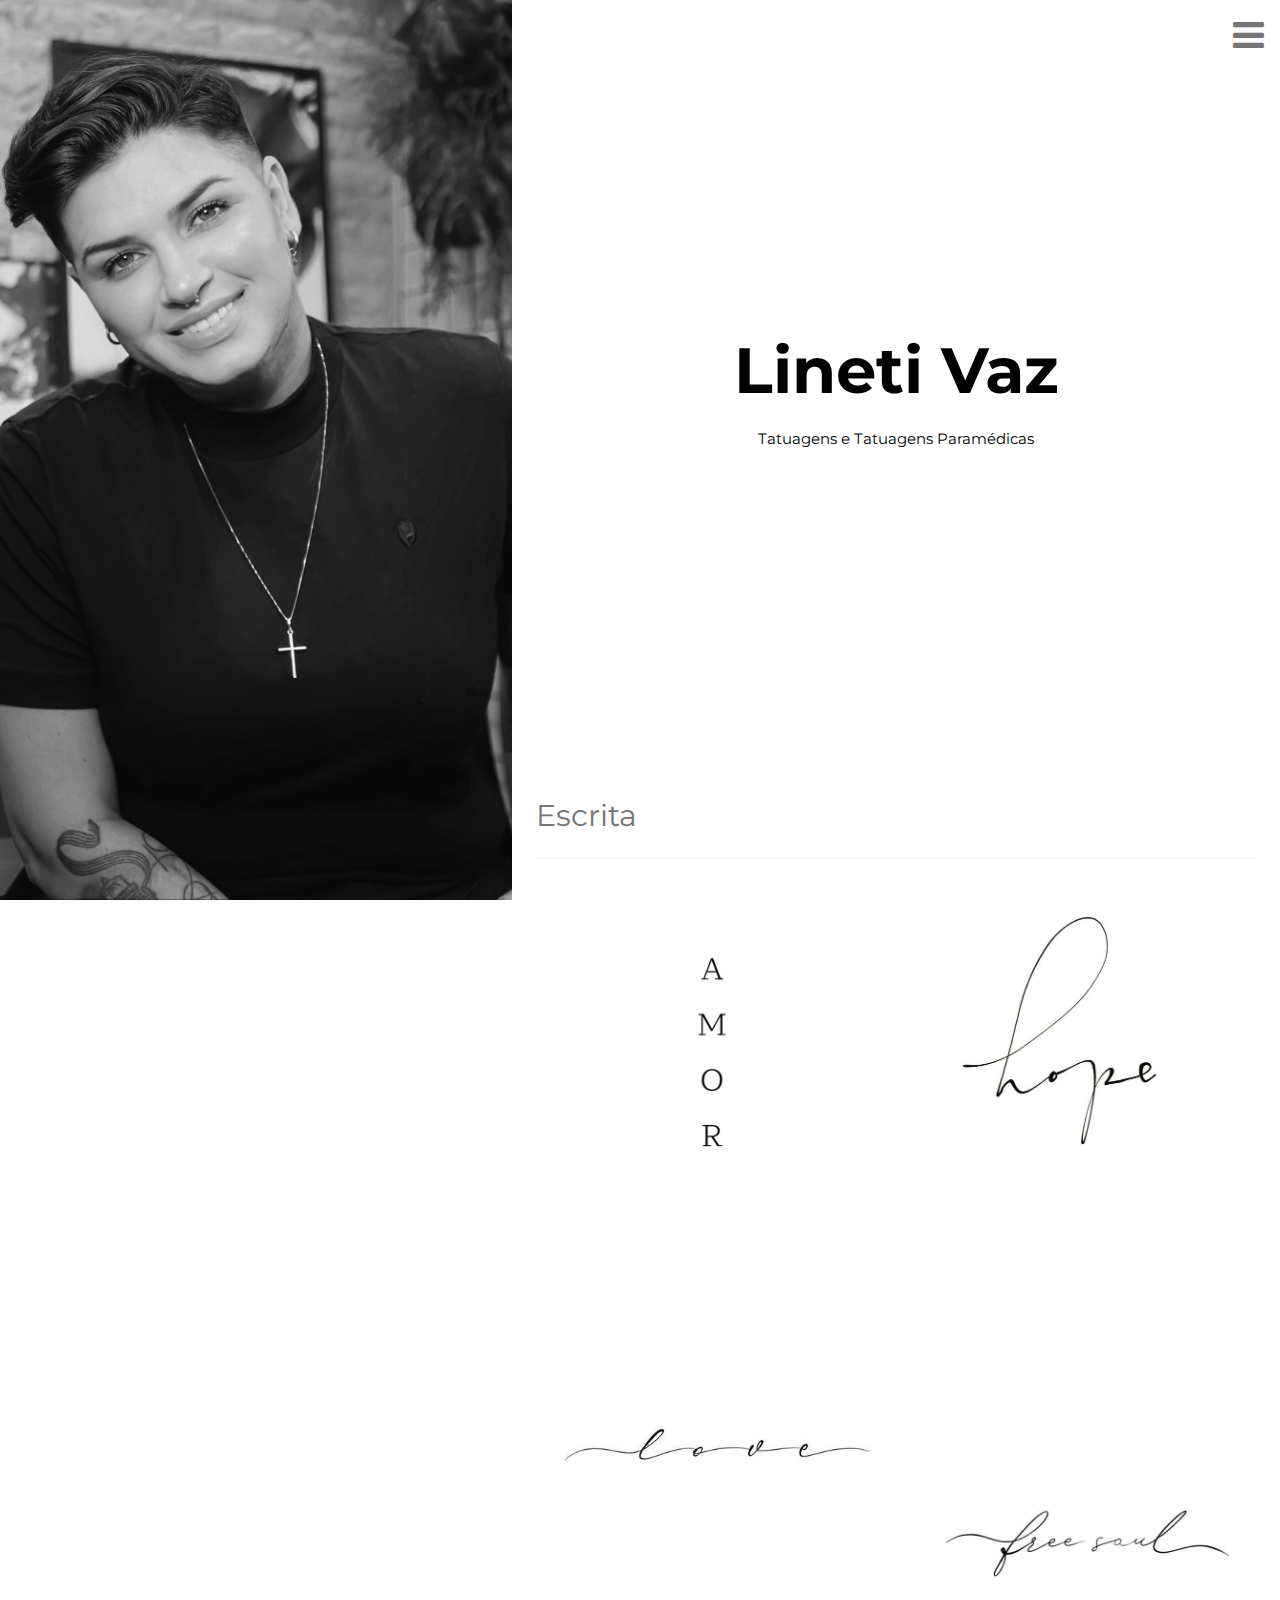
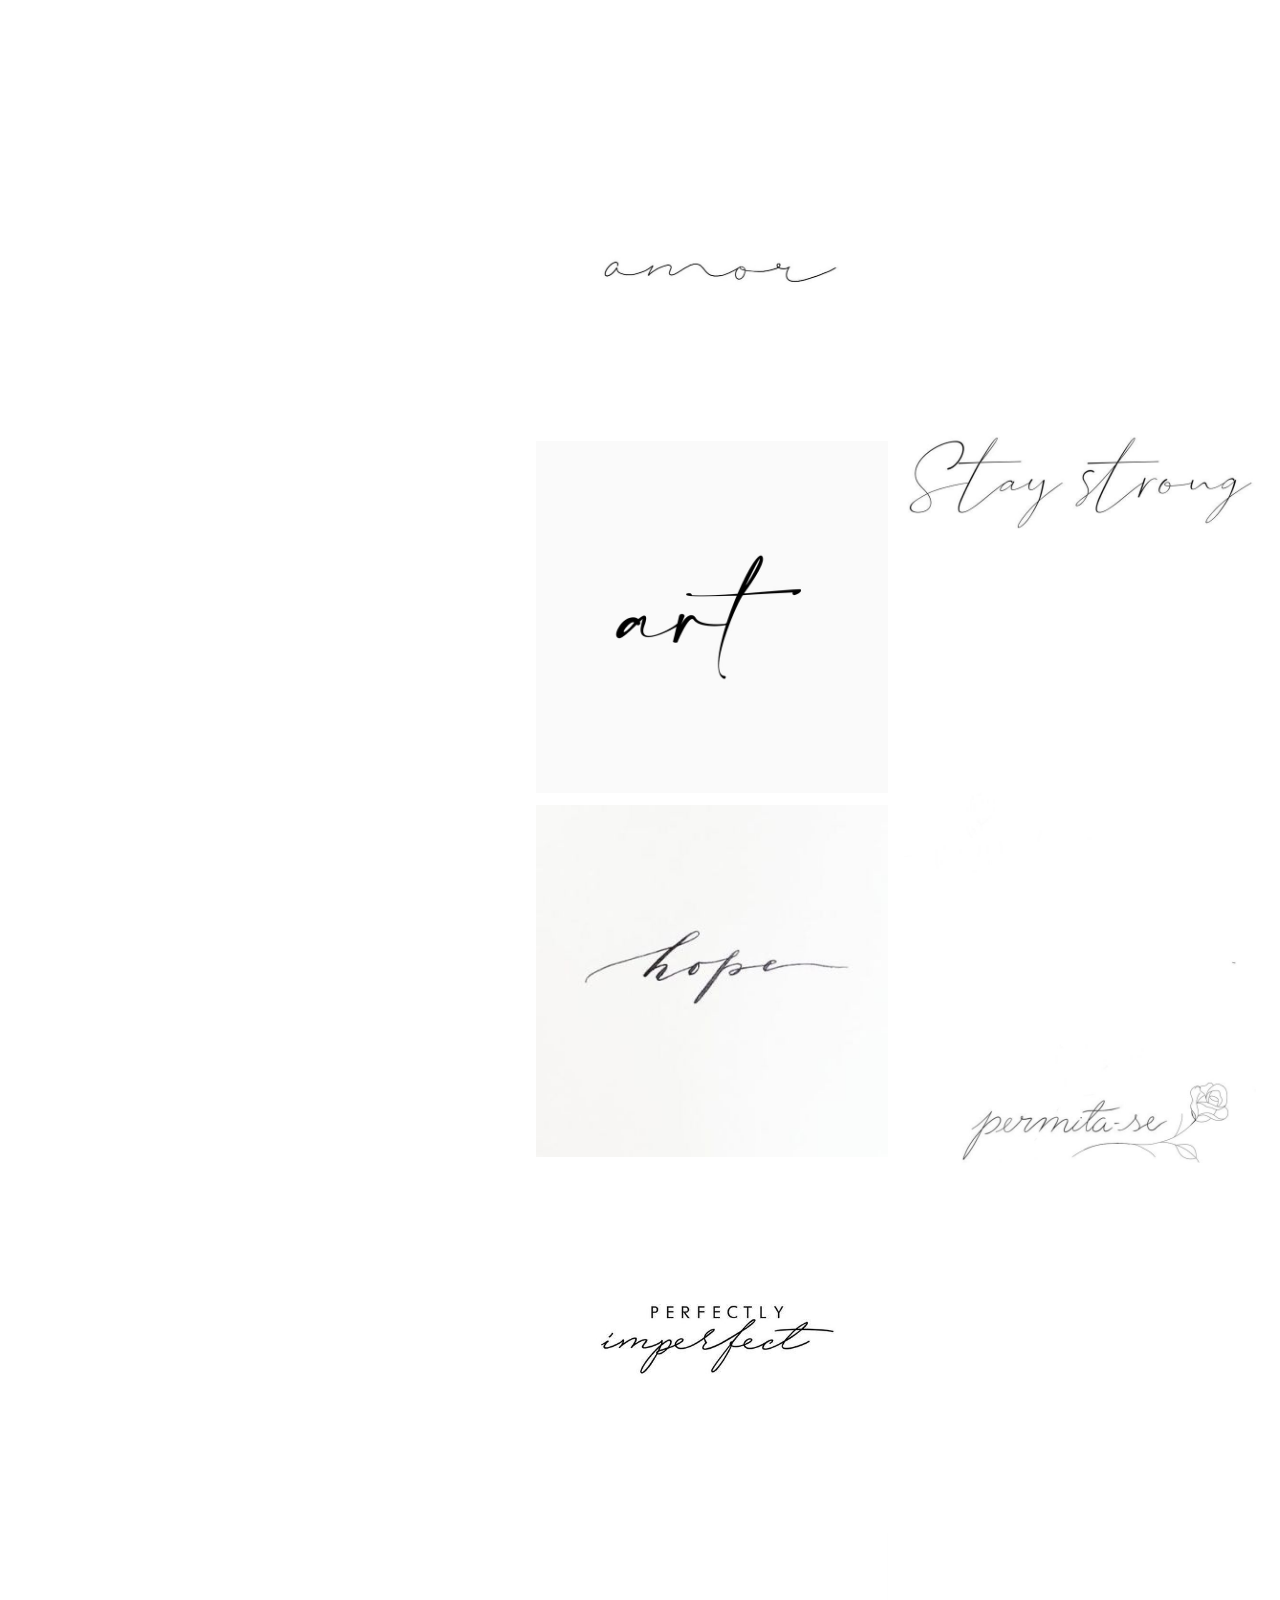
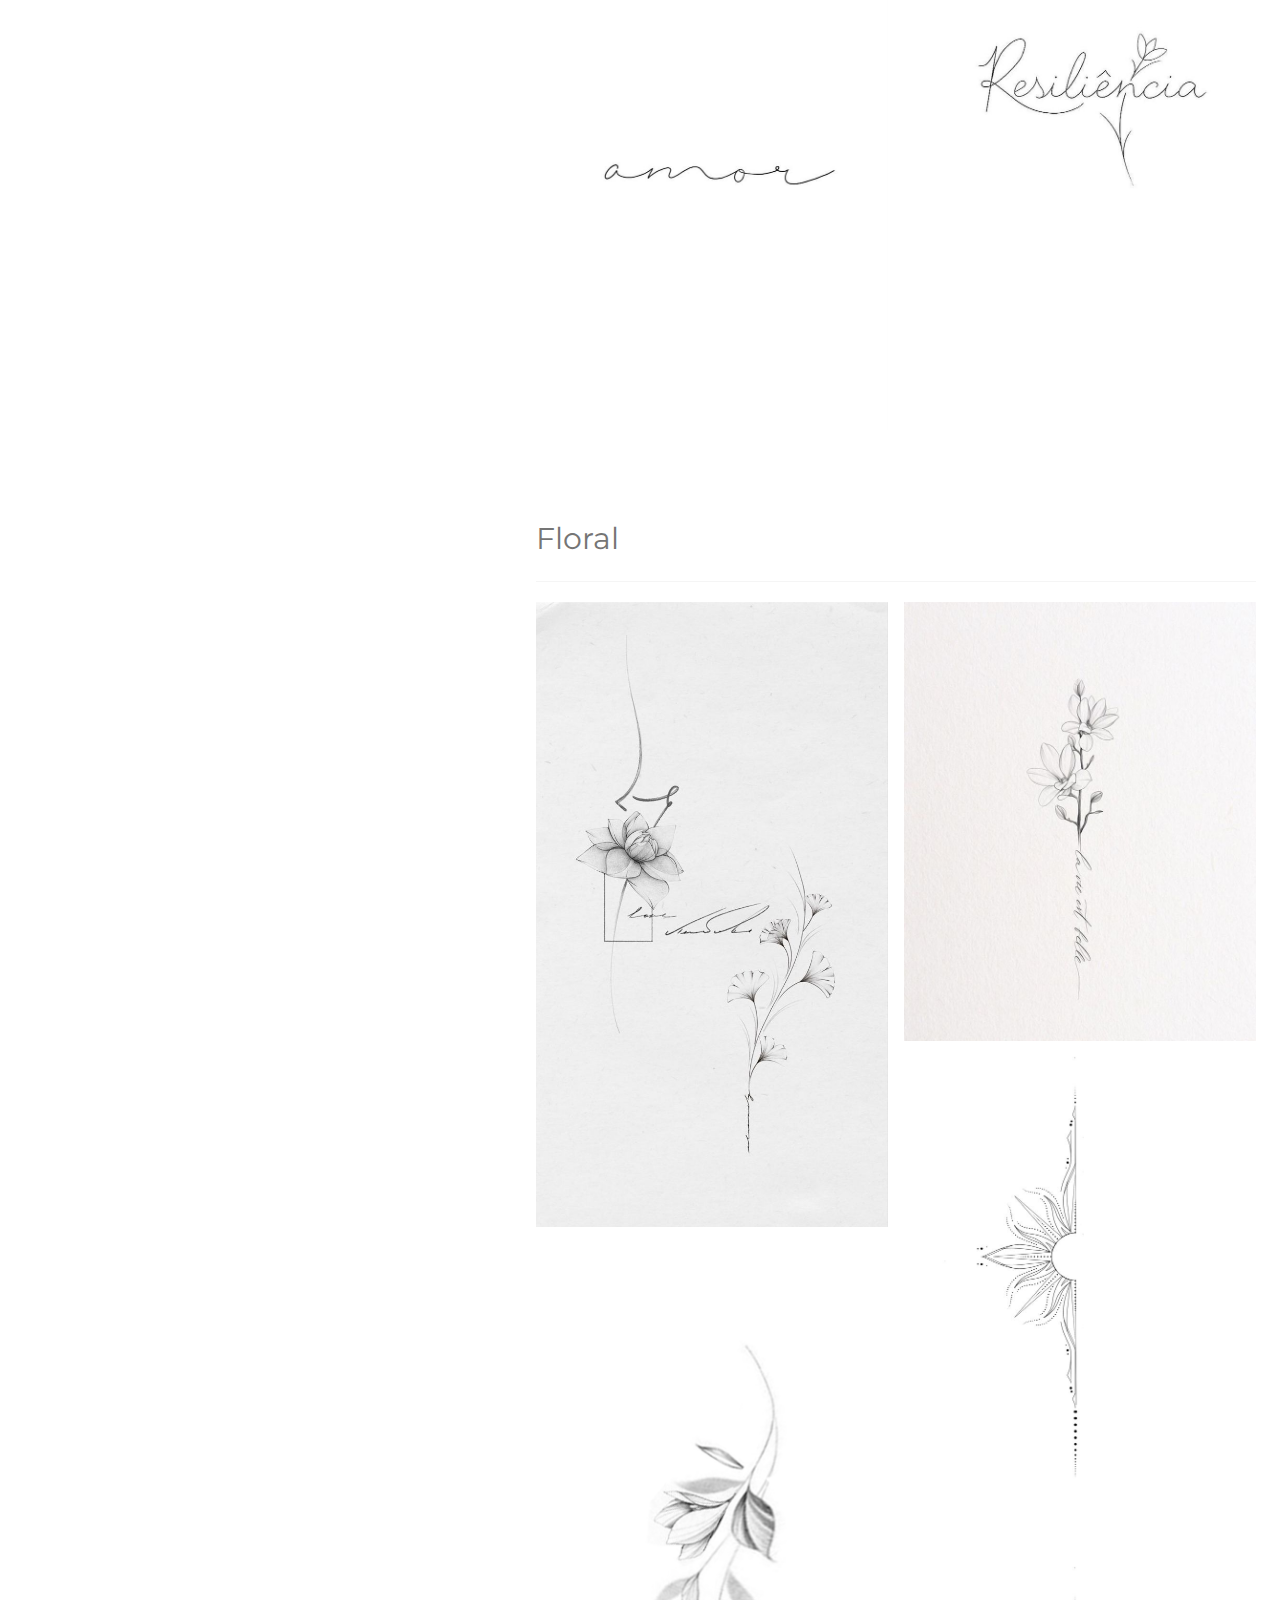
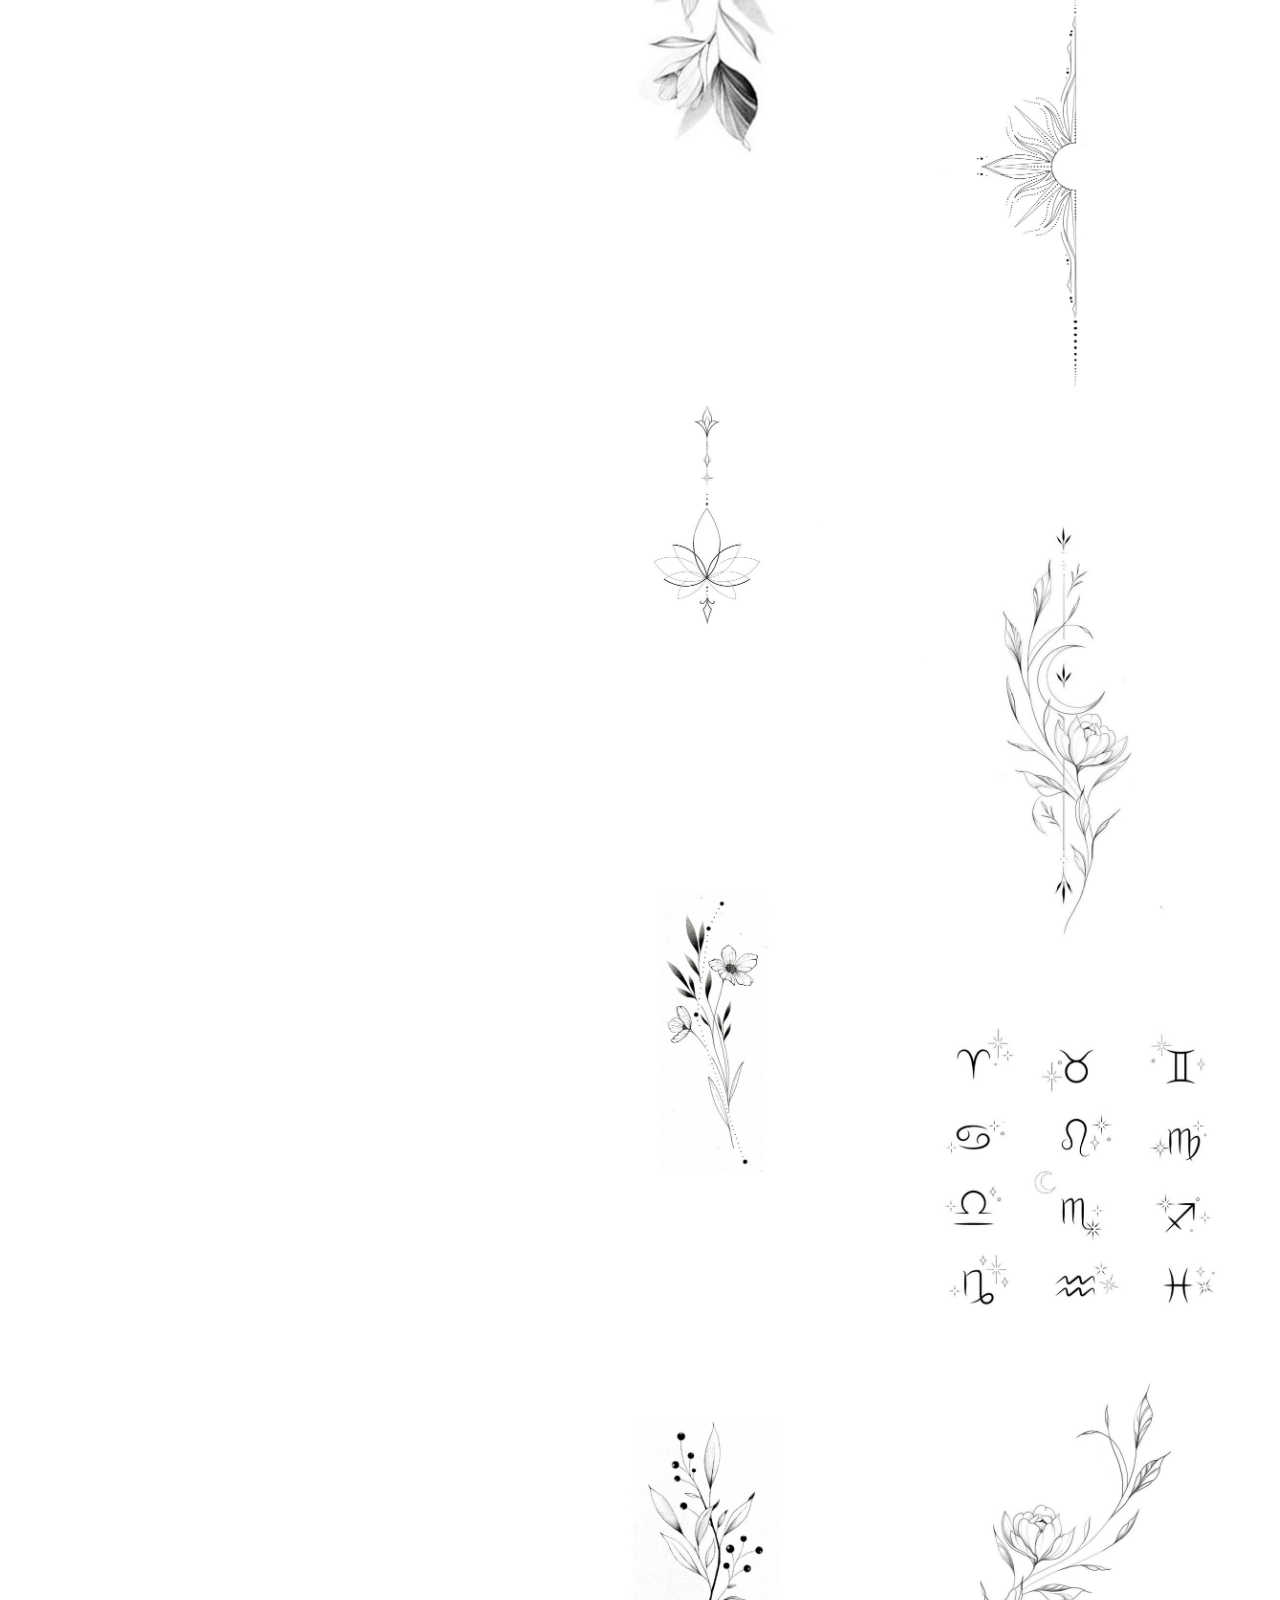
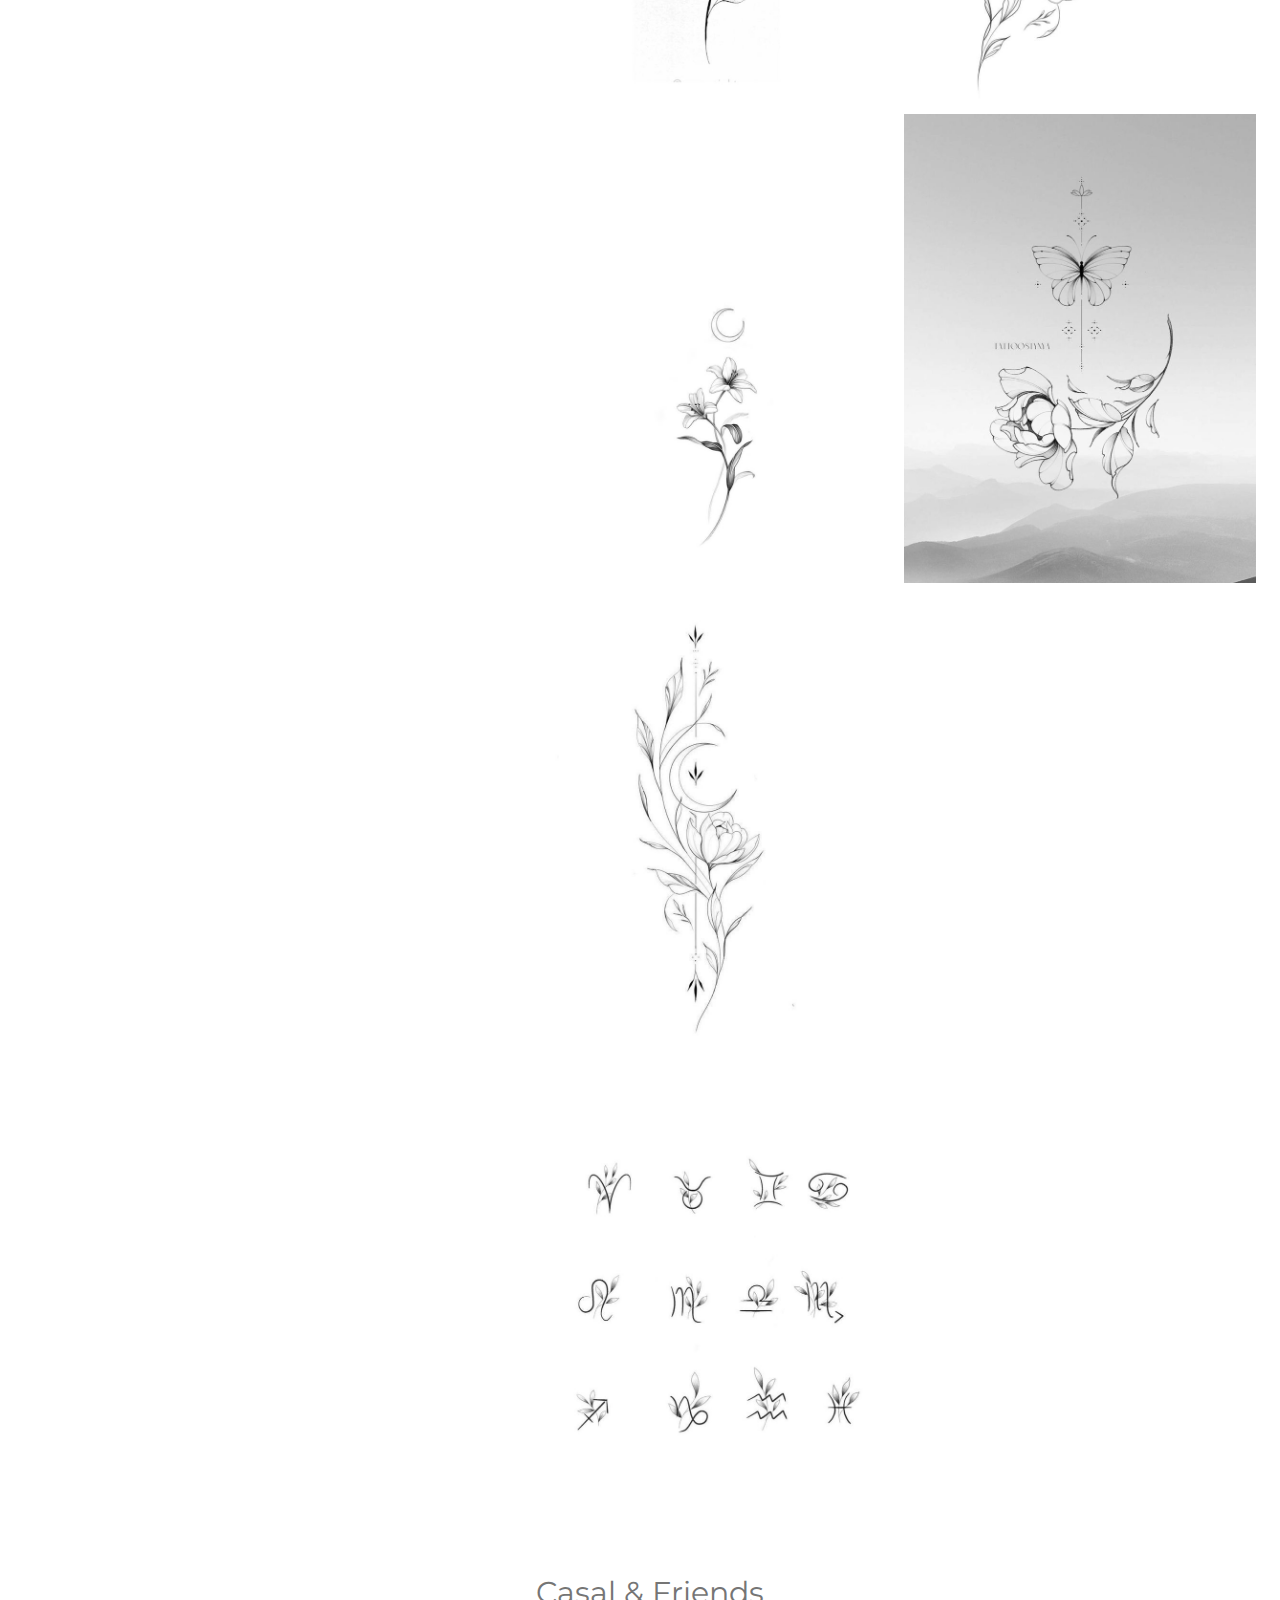
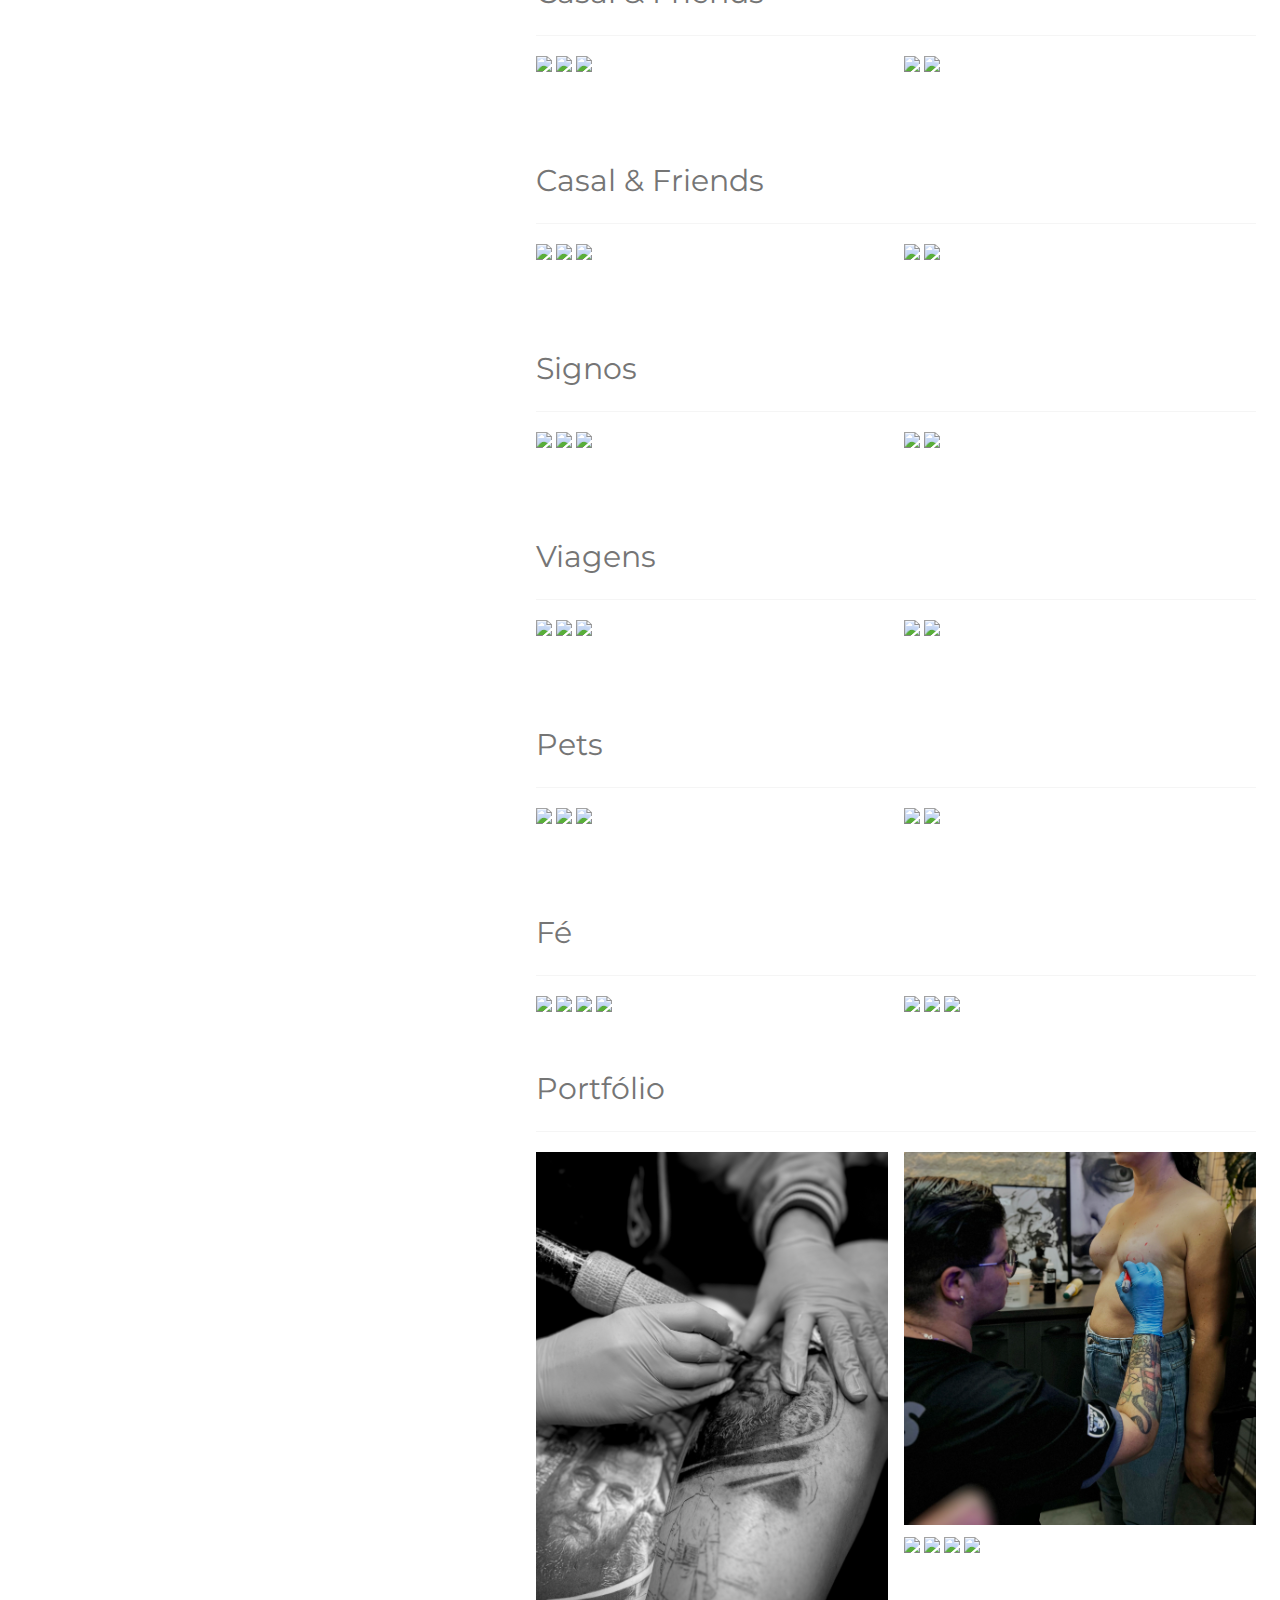
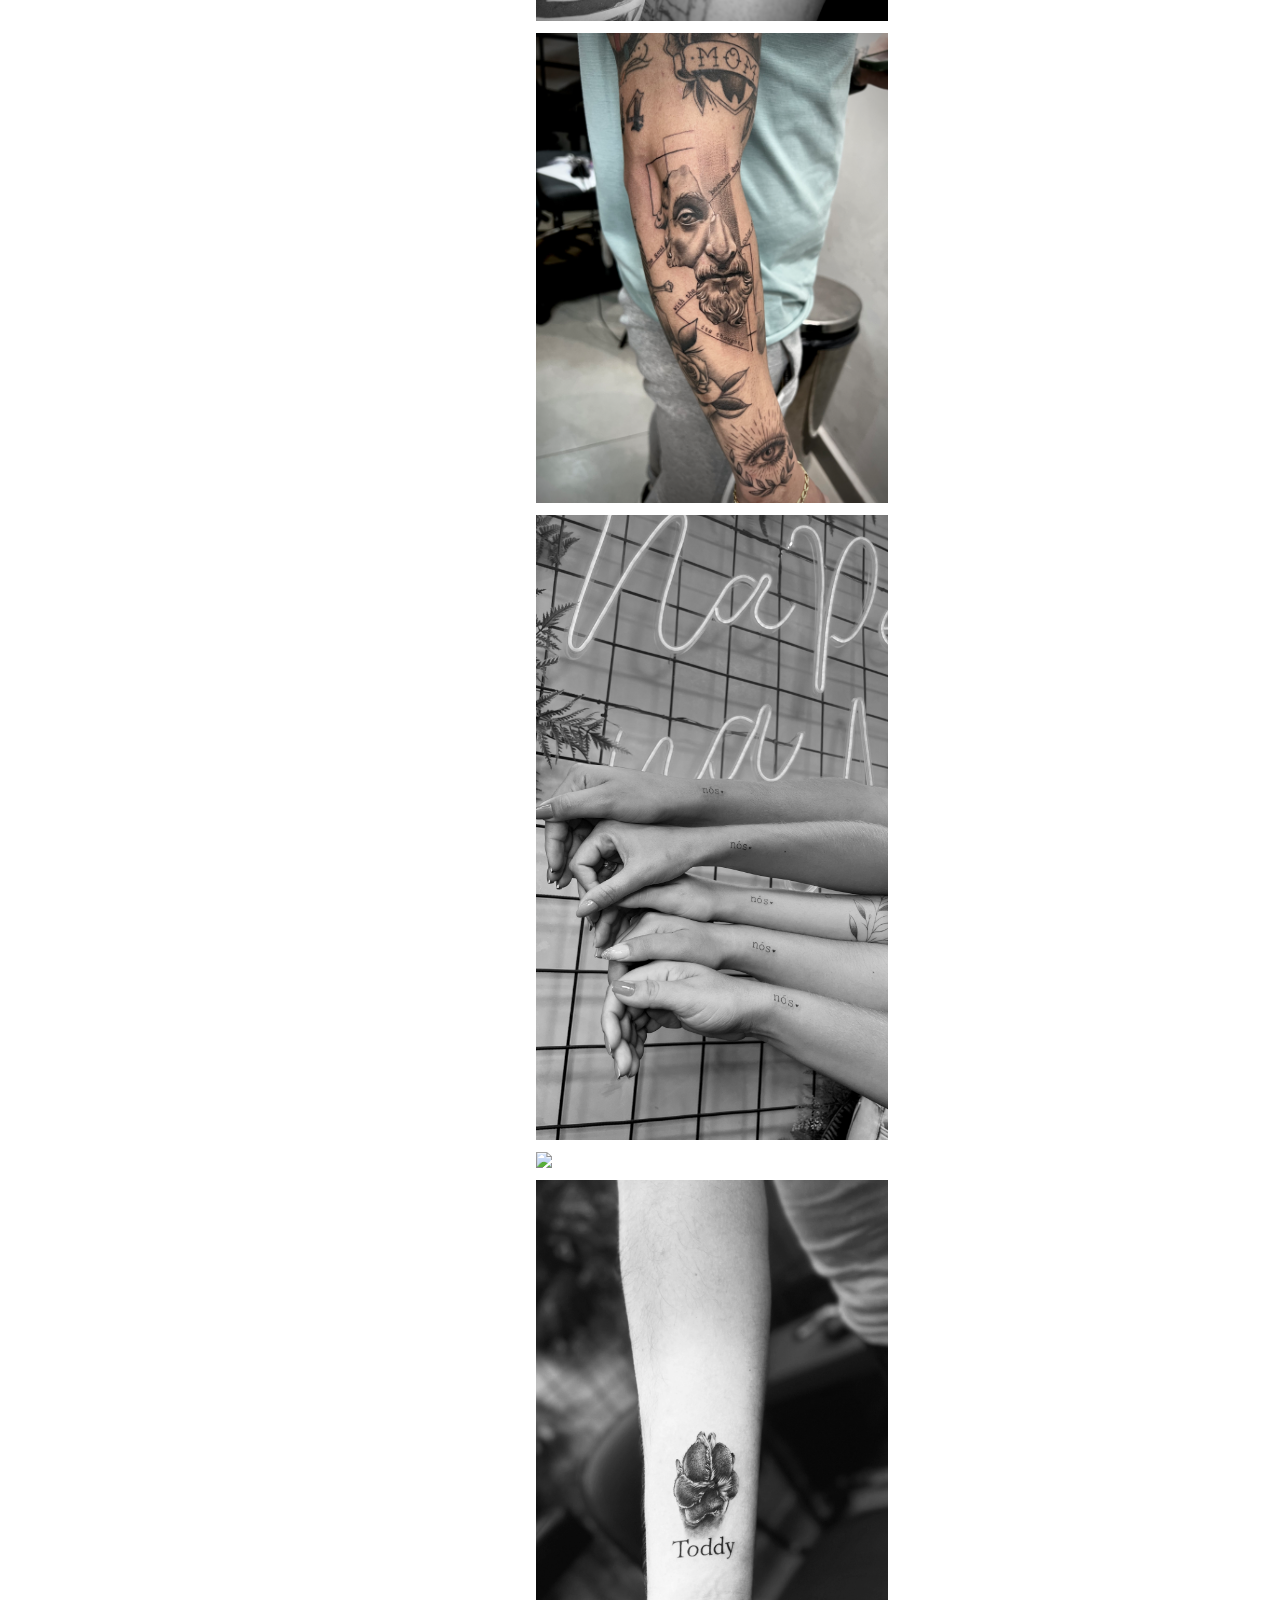
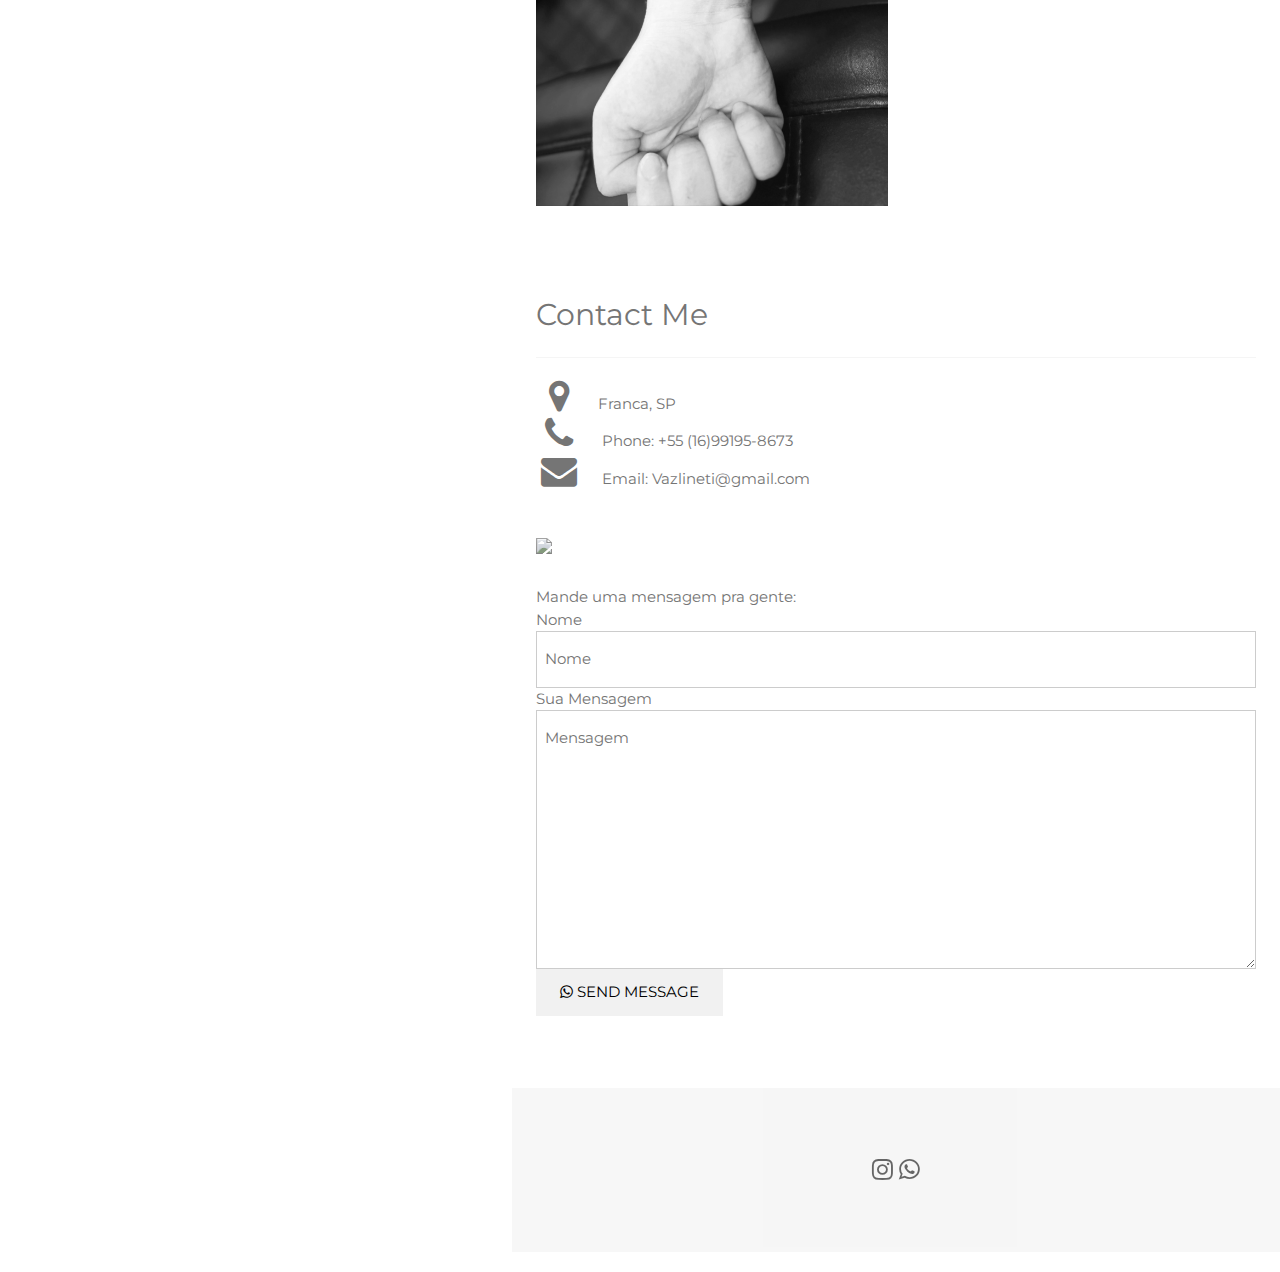
==== commit f071b78c: "new" ====
--- a/Li.html
+++ b/Li.html
@@ -59,7 +59,7 @@
 
   <!-- Portfolio Section -->
   <div class="w3-padding-32 w3-content" id="portfolio">
-    <h2 class="w3-text-grey">Letras</h2>
+    <h2 class="w3-text-grey">Escrita</h2>
     <hr class="w3-opacity">
 
     <!-- Grid for photos -->
@@ -88,7 +88,7 @@
   </div>
   <!-- Fineline Section -->
   <div class="w3-padding-32 w3-content" id="fineline">
-    <h2 class="w3-text-grey">Fineline</h2>
+    <h2 class="w3-text-grey">Floral</h2>
     <hr class="w3-opacity">
 
     <!-- Grid for photos -->
@@ -122,7 +122,7 @@
   </div>
   <!-- Fineline Section -->
   <div class="w3-padding-32 w3-content" id="casal">
-    <h2 class="w3-text-grey">Casal</h2>
+    <h2 class="w3-text-grey">Casal & Friends</h2>
     <hr class="w3-opacity">
 
     <!-- Grid for photos -->
@@ -144,9 +144,101 @@
     </div>
   <!-- End Portfolio Section -->
   </div>
+  <div class="w3-padding-32 w3-content" id="casal">
+    <h2 class="w3-text-grey">Casal & Friends</h2>
+    <hr class="w3-opacity">
+
+    <!-- Grid for photos -->
+    <div class="w3-row-padding" style="margin:0 -16px">
+      <div class="w3-half">
+        <img src="/Casal/download - 2024-05-11T171547.035.jpg" style="width:100%">
+        <img src="/Casal/download - 2024-05-11T171547.035.jpg" style="width:100%">
+        <img src="/Casal/tattoos.jpg" style="width:100%">
+        
+      </div>
+
+      <div class="w3-half">
+        <img src="/Casal/download - 2024-05-11T171555.486.jpg" style="width:100%">
+        <img src="/Casal/minimalist tattoo designs _ matching minimal tattoos.jpg" style="width:100%">
+       
+        
+      </div>
+    <!-- End photo grid -->
+    </div>
+  <!-- End Portfolio Section -->
+  </div>
+  <div class="w3-padding-32 w3-content" id="casal">
+    <h2 class="w3-text-grey">Signos</h2>
+    <hr class="w3-opacity">
+
+    <!-- Grid for photos -->
+    <div class="w3-row-padding" style="margin:0 -16px">
+      <div class="w3-half">
+        <img src="/Casal/download - 2024-05-11T171547.035.jpg" style="width:100%">
+        <img src="/Casal/download - 2024-05-11T171547.035.jpg" style="width:100%">
+        <img src="/Casal/tattoos.jpg" style="width:100%">
+        
+      </div>
+
+      <div class="w3-half">
+        <img src="/Casal/download - 2024-05-11T171555.486.jpg" style="width:100%">
+        <img src="/Casal/minimalist tattoo designs _ matching minimal tattoos.jpg" style="width:100%">
+       
+        
+      </div>
+    <!-- End photo grid -->
+    </div>
+  <!-- End Portfolio Section -->
+  </div>
+  <div class="w3-padding-32 w3-content" id="casal">
+    <h2 class="w3-text-grey">Viagens</h2>
+    <hr class="w3-opacity">
+
+    <!-- Grid for photos -->
+    <div class="w3-row-padding" style="margin:0 -16px">
+      <div class="w3-half">
+        <img src="/Casal/download - 2024-05-11T171547.035.jpg" style="width:100%">
+        <img src="/Casal/download - 2024-05-11T171547.035.jpg" style="width:100%">
+        <img src="/Casal/tattoos.jpg" style="width:100%">
+        
+      </div>
+
+      <div class="w3-half">
+        <img src="/Casal/download - 2024-05-11T171555.486.jpg" style="width:100%">
+        <img src="/Casal/minimalist tattoo designs _ matching minimal tattoos.jpg" style="width:100%">
+       
+        
+      </div>
+    <!-- End photo grid -->
+    </div>
+  <!-- End Portfolio Section -->
+  </div>
+  <div class="w3-padding-32 w3-content" id="casal">
+    <h2 class="w3-text-grey">Pets</h2>
+    <hr class="w3-opacity">
+
+    <!-- Grid for photos -->
+    <div class="w3-row-padding" style="margin:0 -16px">
+      <div class="w3-half">
+        <img src="/Casal/download - 2024-05-11T171547.035.jpg" style="width:100%">
+        <img src="/Casal/download - 2024-05-11T171547.035.jpg" style="width:100%">
+        <img src="/Casal/tattoos.jpg" style="width:100%">
+        
+      </div>
+
+      <div class="w3-half">
+        <img src="/Casal/download - 2024-05-11T171555.486.jpg" style="width:100%">
+        <img src="/Casal/minimalist tattoo designs _ matching minimal tattoos.jpg" style="width:100%">
+       
+        
+      </div>
+    <!-- End photo grid -->
+    </div>
+  <!-- End Portfolio Section -->
+  </div>
   <!-- Fineline Section -->
   <div class="w3-padding-32 w3-content" id="religiosa">
-    <h2 class="w3-text-grey">Religiosa</h2>
+    <h2 class="w3-text-grey">Fé</h2>
     <hr class="w3-opacity">
 
     <!-- Grid for photos -->
@@ -308,6 +400,20 @@
 	window.open(url, '_blank').focus();
 }
 </script>
+<script>
+  const typebotInitScript = document.createElement("script");
+typebotInitScript.type = "module";
+typebotInitScript.innerHTML = `import Typebot from 'https://cdn.jsdelivr.net/npm/@typebot.io/js@0.3.4/dist/web.js'
+
+Typebot.initBubble({
+  typebot: "linetivaz",
+  apiHost: "https://bot.cd2.io",
+  previewMessage: { message: "Interessado?" },
+  theme: { button: { backgroundColor: "#0042DA" } },
+});
+`;
+document.body.append(typebotInitScript);
+</script>
 
 </body>
 </html>
